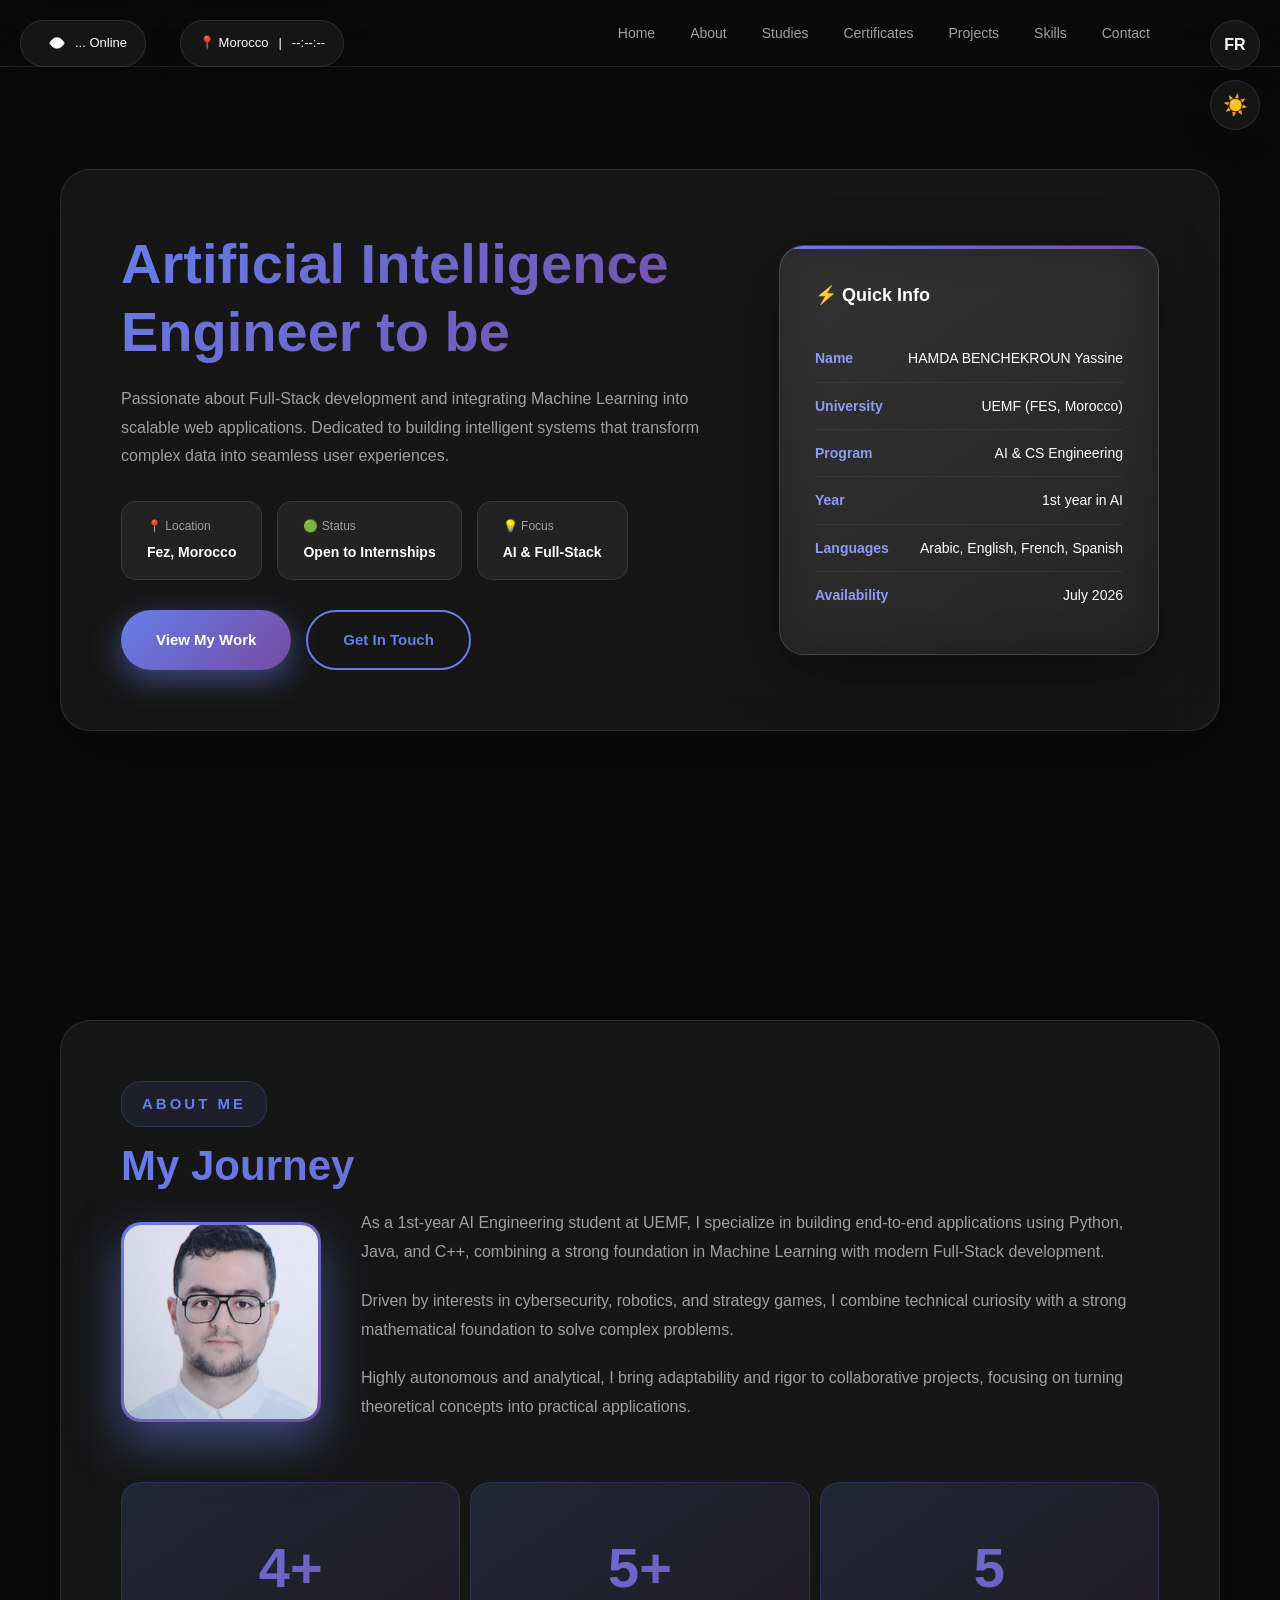
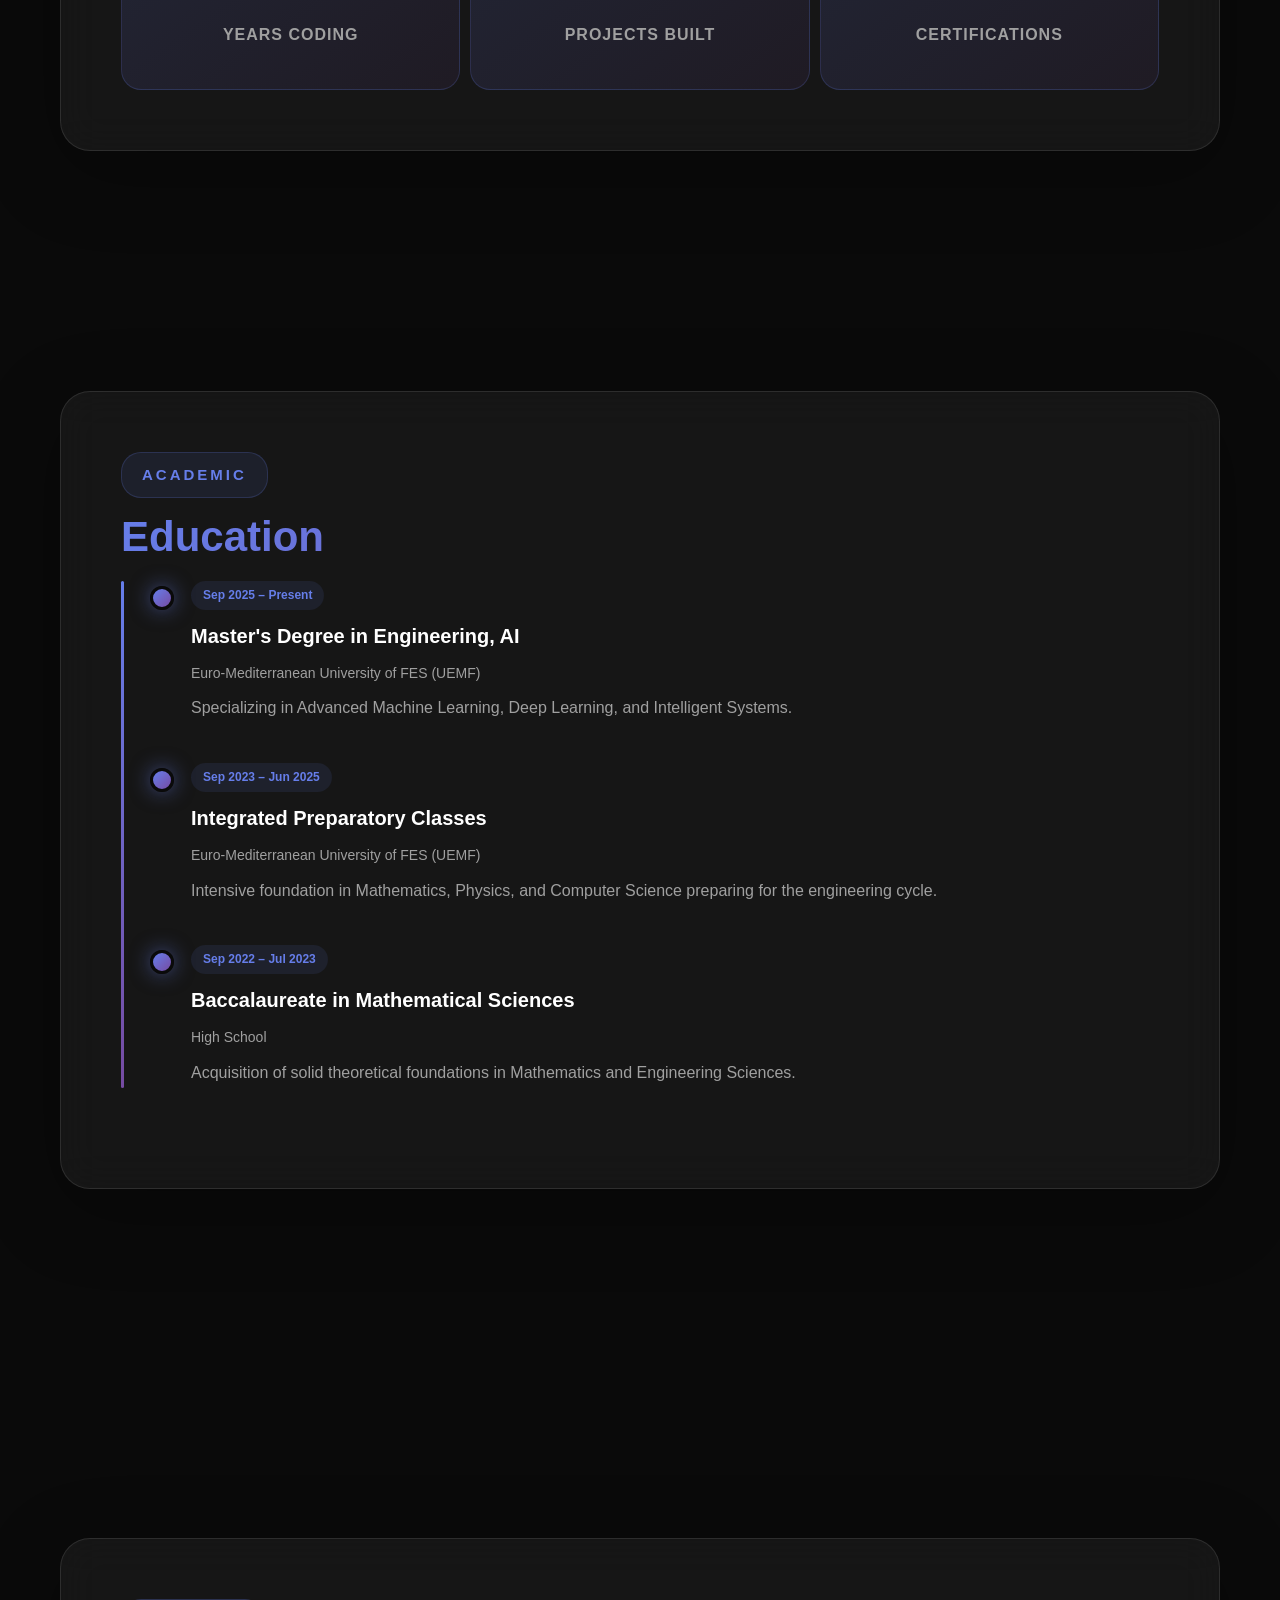
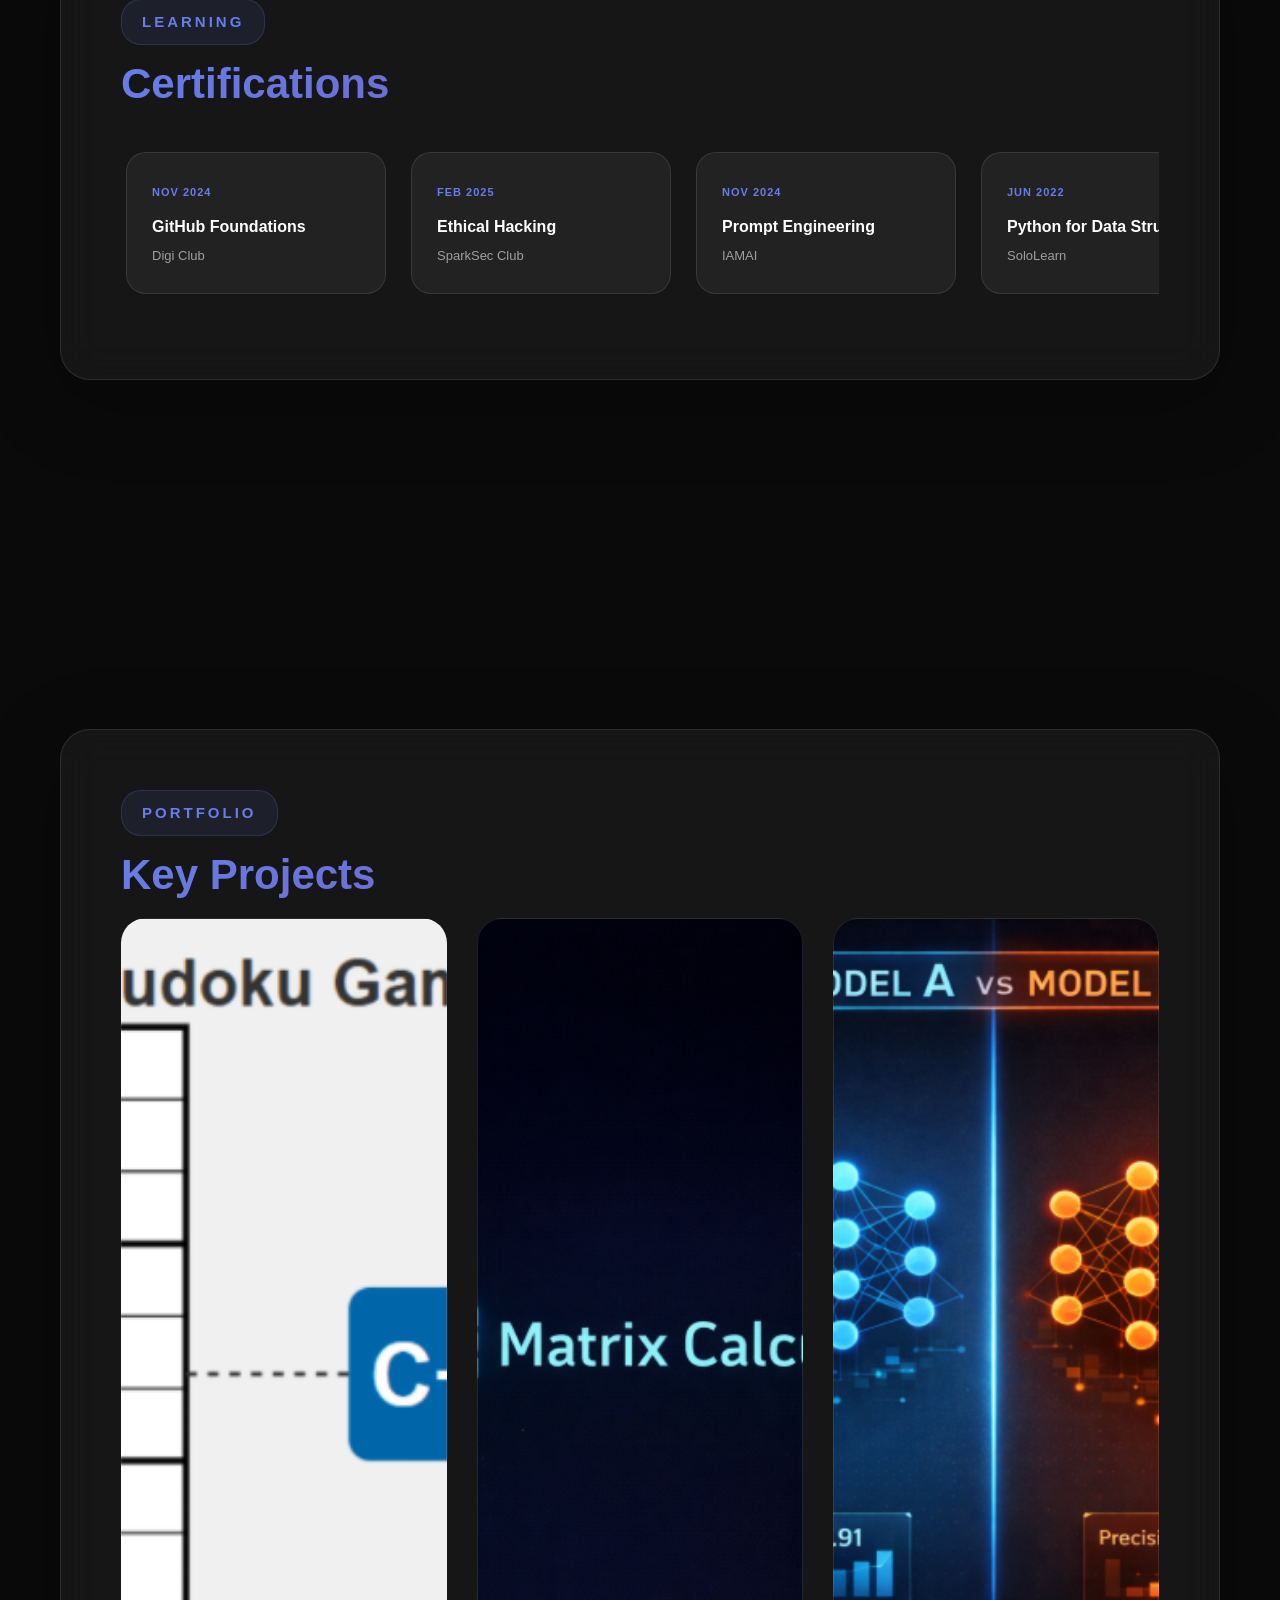
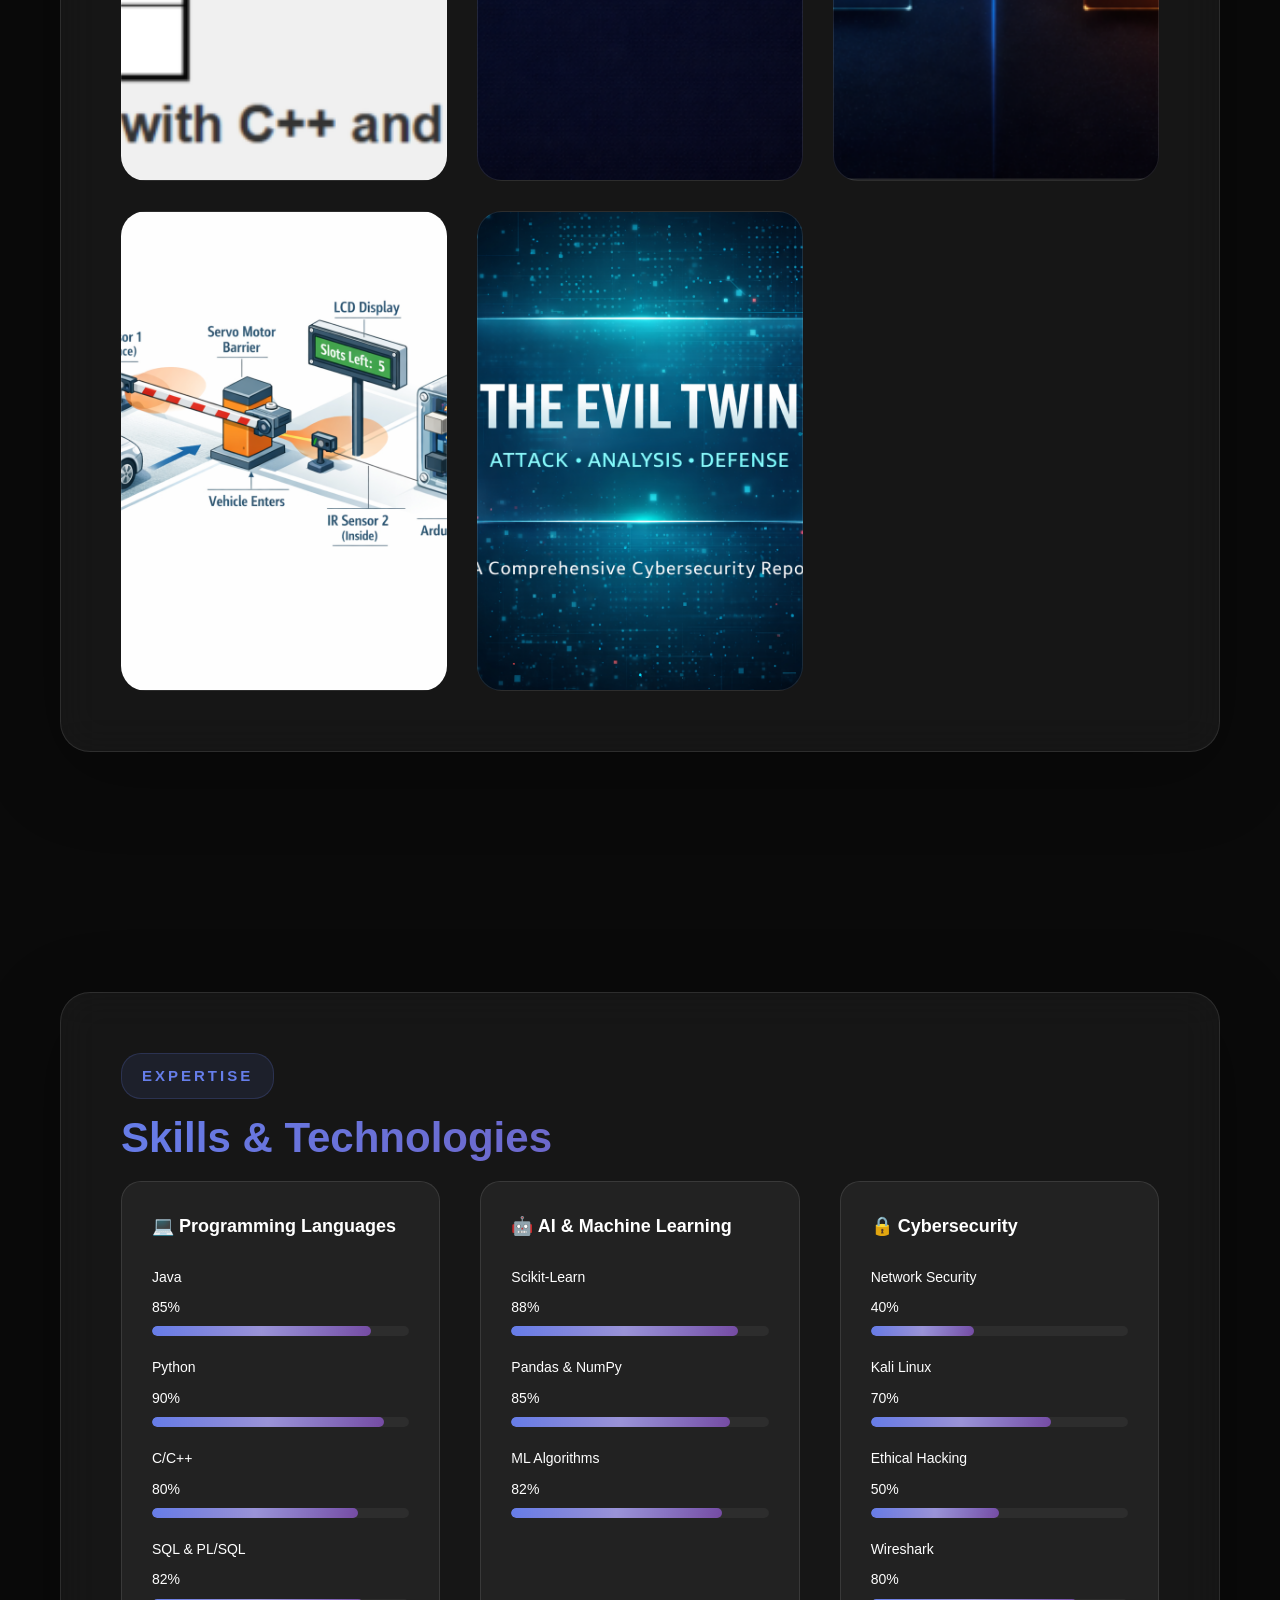
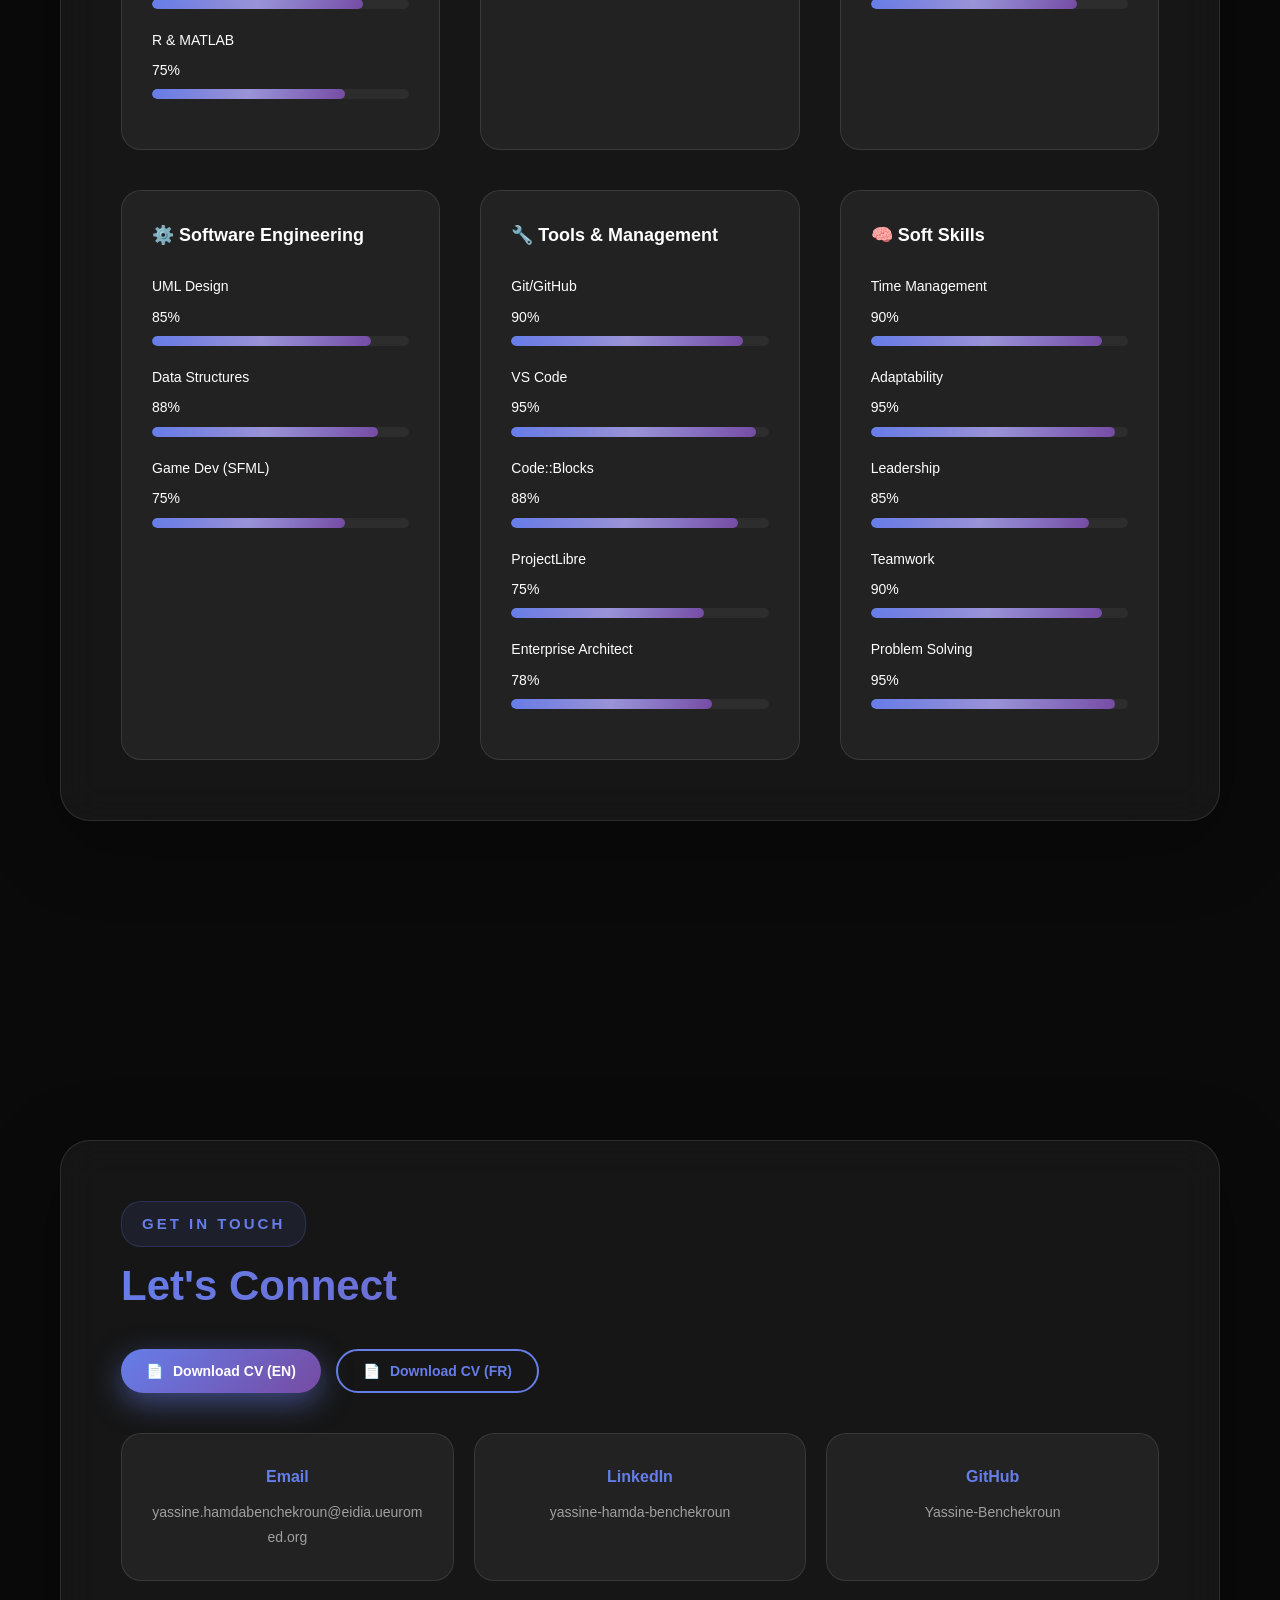
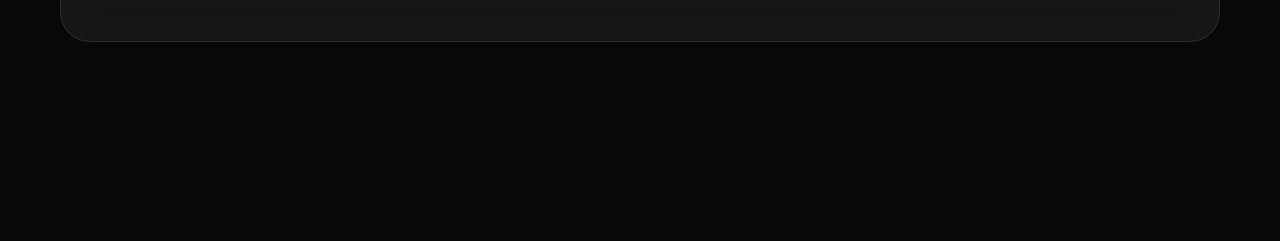
==== index.html @ b140ab6d "Rename HTML to index.html" ====
<!DOCTYPE html>
<html lang="en">

<head>
    <meta charset="UTF-8">
    <meta name="viewport" content="width=device-width, initial-scale=1.0">
    <title>HAMDA BENCHEKROUN Yassine | AI Engineering Portfolio</title>
    <!-- Firebase SDKs -->
    <script src="https://www.gstatic.com/firebasejs/9.22.0/firebase-app-compat.js"></script>
    <script src="https://www.gstatic.com/firebasejs/9.22.0/firebase-auth-compat.js"></script>
    <script src="https://www.gstatic.com/firebasejs/9.22.0/firebase-database-compat.js"></script>
    <!-- Three.js -->
    <script src="https://cdnjs.cloudflare.com/ajax/libs/three.js/r128/three.min.js"></script>
    <link rel="stylesheet" href="portfolio3d.css">
</head>

<body>
    <div id="canvas-container"></div>

    <!-- Live Users Badge (Top Left) -->
    <div class="live-users-badge">
        <span class="live-icon-wrapper">
            <span class="live-indicator"></span>
        </span>
        <svg class="eye-icon" xmlns="http://www.w3.org/2000/svg" viewBox="0 0 24 24">
            <path d="M1 12s4-8 11-8 11 8 11 8-4 8-11 8-11-8-11-8z"></path>
            <circle cx="12" cy="12" r="3"></circle>
        </svg>
        <span><span id="user-count">...</span> <span data-i18n="footer_online">Online</span></span>
    </div>

    <!-- Timezone & Clock -->
    <div class="timezone-badge">
        <span class="location-label">📍 Morocco</span>
        <span class="time-separator">|</span>
        <span id="live-clock">--:--:--</span>
    </div>

    <!-- Language Toggle -->
    <button class="lang-toggle" id="langToggle" aria-label="Toggle Language">
        <span class="lang-text">FR</span>
    </button>

    <!-- Theme Toggle -->
    <button class="theme-toggle" id="themeToggle" aria-label="Toggle Theme">
        <span class="theme-icon sun-icon">☀️</span>
        <span class="theme-icon moon-icon">🌙</span>
    </button>

    <button class="scroll-top-btn" id="scrollTopBtn" aria-label="Scroll to Top">
        <svg class="arrow-icon" xmlns="http://www.w3.org/2000/svg" width="24" height="24" viewBox="0 0 24 24"
            fill="none" stroke="currentColor" stroke-width="2" stroke-linecap="round" stroke-linejoin="round">
            <polyline points="18 15 12 9 6 15"></polyline>
        </svg>
    </button>

    <div class="content">
        <nav>
            <ul class="nav-links">
                <li><a href="#home" data-i18n="nav_home">Home</a></li>
                <li><a href="#about" data-i18n="nav_about">About</a></li>
                <li><a href="#studies" data-i18n="nav_education">Studies</a></li>
                <li><a href="#certificates" data-i18n="nav_certifications">Certificates</a></li>
                <li><a href="#projects" data-i18n="nav_projects">Projects</a></li>
                <li><a href="#skills" data-i18n="nav_skills">Skills</a></li>
                <li><a href="#contact" data-i18n="nav_contact">Contact</a></li>
            </ul>
        </nav>

        <section id="home">
            <div class="section-content hero-section">
                <div class="hero-main">
                    <h1 data-i18n="hero_title">Artificial Intelligence Engineer to be</h1>
                    <p class="hero-subtitle" data-i18n="hero_desc">Passionate about Full-Stack development and
                        integrating Machine Learning into scalable web applications. Dedicated to building intelligent
                        systems that transform complex data into seamless user experiences.</p>

                    <div class="hero-quick-stats">
                        <div class="stat">
                            <span class="stat-label">📍 <span data-i18n="stat_location_label">Location</span></span>
                            <span class="stat-value" data-i18n="stat_location_value">Fez, Morocco</span>
                        </div>
                        <div class="stat">
                            <span class="stat-label">🟢 <span data-i18n="stat_status_label">Status</span></span>
                            <span class="stat-value" data-i18n="stat_status_value">Open to Internships</span>
                        </div>
                        <div class="stat">
                            <span class="stat-label">💡 <span data-i18n="stat_focus_label">Focus</span></span>
                            <span class="stat-value" data-i18n="stat_focus_value">AI & Full-Stack</span>
                        </div>
                    </div>

                    <div class="cta-group">
                        <a href="#projects" class="cta-button" data-i18n="hero_btn_work">View My Work</a>
                        <a href="#contact" class="cta-button secondary" data-i18n="hero_btn_contact">Get In Touch</a>
                    </div>
                </div>

                <div class="recruiter-card">
                    <h3 data-i18n="recruiter_title">⚡ Quick Info</h3>
                    <div class="recruiter-info-item">
                        <span class="recruiter-label" data-i18n="recruiter_name_label">Name</span>
                        <span class="recruiter-value">HAMDA BENCHEKROUN Yassine</span>
                    </div>
                    <div class="recruiter-info-item">
                        <span class="recruiter-label" data-i18n="recruiter_uni_label">University</span>
                        <span class="recruiter-value" data-i18n="recruiter_uni_value">UEMF (FES, Morocco)</span>
                    </div>
                    <div class="recruiter-info-item">
                        <span class="recruiter-label" data-i18n="recruiter_prog_label">Program</span>
                        <span class="recruiter-value" data-i18n="recruiter_prog_value">AI & CS Engineering</span>
                    </div>
                    <div class="recruiter-info-item">
                        <span class="recruiter-label" data-i18n="recruiter_year_label">Year</span>
                        <span class="recruiter-value" data-i18n="recruiter_year_value">1st year in AI</span>
                    </div>
                    <div class="recruiter-info-item">
                        <span class="recruiter-label" data-i18n="recruiter_langs_label">Languages</span>
                        <span class="recruiter-value" data-i18n="recruiter_langs_value">Arabic, English, French,
                            Spanish</span>
                    </div>
                    <div class="recruiter-info-item">
                        <span class="recruiter-label" data-i18n="recruiter_avail_label">Availability</span>
                        <span class="recruiter-value" data-i18n="recruiter_avail_value">July 2026</span>
                    </div>
                </div>
            </div>
        </section>


        <section id="about">
            <div class="section-content">
                <div class="section-tag" data-i18n="section_about">About Me</div>
                <h2 data-i18n="about_header">My Journey</h2>
                <p class="section-subheader" data-i18n="about_subheader"
                    style="color: var(--text-muted); margin-top: -20px; margin-bottom: 30px;"></p>
                <div class="about-grid">
                    <div class="about-image">
                        <img src="images/profile.jpeg" alt="Profile Picture">
                    </div>
                    <div class="about-text">
                        <p data-i18n="about_p1">As a 1st-year AI Engineering student at UEMF, I specialize in building
                            end-to-end applications using Python, Java, and C++, combining a strong foundation in
                            Machine
                            Learning with modern Full-Stack development.</p>
                        <p data-i18n="about_p2">Driven by interests in cybersecurity, robotics, and strategy games, I
                            combine technical curiosity with a strong mathematical foundation to solve complex problems.
                        </p>
                        <p data-i18n="about_p3">Highly autonomous and analytical, I bring adaptability and rigor to
                            collaborative projects, focusing on turning theoretical concepts into practical
                            applications.
                        </p>
                    </div>
                </div>
                <div class="about-stats-container">
                    <div class="about-stat-card">
                        <h4 data-i18n="stat_exp_num">4+</h4>
                        <p data-i18n="stat_exp_label">Years Coding</p>
                    </div>
                    <div class="about-stat-card">
                        <h4 data-i18n="stat_proj_num">5+</h4>
                        <p data-i18n="stat_proj_label">Projects Built</p>
                    </div>
                    <div class="about-stat-card">
                        <h4 data-i18n="stat_happy_num">5</h4>
                        <p data-i18n="stat_happy_label">Certifications</p>
                    </div>
                </div>
            </div>
    </div>
    </section>

    <section id="studies">
        <div class="section-content">
            <div class="section-tag" data-i18n="section_education">Academic</div>
            <h2 data-i18n="education_header">Education</h2>
            <p class="section-subheader" data-i18n="education_subheader"
                style="color: #aaa; margin-top: -20px; margin-bottom: 20px;"></p>
            <div class="timeline">
                <div class="timeline-item">
                    <span class="timeline-date">Sep 2025 – Present</span>
                    <h3 data-i18n="edu_master_degree">Master's Degree in Engineering, AI</h3>
                    <h4 data-i18n="edu_master_uni">Euro-Mediterranean University of FES (UEMF)</h4>
                    <p data-i18n="edu_master_desc">Specializing in Advanced Machine Learning, Deep Learning, and
                        Intelligent Systems.</p>
                </div>
                <div class="timeline-item">
                    <span class="timeline-date">Sep 2023 – Jun 2025</span>
                    <h3 data-i18n="edu_prep_degree">Integrated Preparatory Classes</h3>
                    <h4 data-i18n="edu_prep_uni">Euro-Mediterranean University of FES (UEMF)</h4>
                    <p data-i18n="edu_prep_desc">Intensive foundation in Mathematics, Physics, and Computer Science
                        preparing for the engineering cycle.</p>
                </div>
                <div class="timeline-item">
                    <span class="timeline-date">Sep 2022 – Jul 2023</span>
                    <h3 data-i18n="edu_bac_degree">Baccalaureate in Mathematical Sciences</h3>
                    <h4 data-i18n="edu_bac_uni">High School</h4>
                    <p data-i18n="edu_bac_desc">Acquisition of solid theoretical foundations in Mathematics and
                        Engineering Sciences.</p>
                </div>
            </div>
        </div>
    </section>

    <section id="certificates">
        <div class="section-content">
            <div class="section-tag" data-i18n="section_certs">Learning</div>
            <h2 data-i18n="certs_header">Certifications</h2>
            <p class="section-subheader" data-i18n="certs_subheader"
                style="color: #aaa; margin-top: -20px; margin-bottom: 20px;"></p>
            <div class="horizontal-timeline" id="cert-timeline">
                <div class="cert-item" data-cert="github-foundations">
                    <span class="cert-date">Nov 2024</span>
                    <h3>GitHub Foundations</h3>
                    <p>Digi Club</p>
                </div>
                <div class="cert-item" data-cert="ethical-hacking">
                    <span class="cert-date">Feb 2025</span>
                    <h3>Ethical Hacking</h3>
                    <p>SparkSec Club</p>
                </div>
                <div class="cert-item" data-cert="prompt-engineering">
                    <span class="cert-date">Nov 2024</span>
                    <h3>Prompt Engineering</h3>
                    <p>IAMAI</p>
                </div>
                <div class="cert-item" data-cert="python-ds">
                    <span class="cert-date">Jun 2022</span>
                    <h3>Python for Data Structures</h3>
                    <p>SoloLearn</p>
                </div>
                <div class="cert-item" data-cert="python-beginners">
                    <span class="cert-date">Feb 2022</span>
                    <h3>Python for Beginners</h3>
                    <p>SoloLearn</p>
                </div>
            </div>
        </div>
    </section>

    <!-- Project Modal -->
    <div id="project-modal" class="modal">
        <div class="modal-content project-modal-content">
            <span class="close-modal">&times;</span>
            <div class="modal-body project-modal-body two-column">
                <!-- Left Side: Gallery -->
                <div class="modal-gallery-side">
                    <div class="modal-main-image">
                        <img id="project-modal-img" src="" alt="Project Preview">
                        <video id="project-modal-video" controls style="display: none;"></video>
                    </div>
                    <div id="project-modal-grid" class="screenshot-grid"></div>
                    <div id="project-modal-github" class="project-modal-github"></div>
                </div>
                <!-- Right Side: Info -->
                <div class="modal-info-side">
                    <h2 id="project-modal-title"></h2>
                    <div id="project-modal-desc"></div>
                    <div id="project-modal-tags" class="project-tags"></div>
                </div>
            </div>
        </div>
    </div>

    <!-- Certification Modal -->
    <div id="cert-modal" class="modal">
        <div class="modal-content">
            <span class="close-modal">&times;</span>
            <div class="modal-body">
                <div class="modal-image-container">
                    <img id="modal-img" src="" alt="Certification">
                </div>
                <div class="modal-info">
                    <h2 id="modal-title"></h2>
                    <h4 id="modal-subtitle"></h4>
                    <p id="modal-desc"></p>
                    <ul id="modal-learnings"></ul>
                </div>
            </div>
        </div>
    </div>

    <section id="projects">
        <div class="section-content">
            <div class="section-tag" data-i18n="section_portfolio">Portfolio</div>
            <h2 data-i18n="projects_header">Key Projects</h2>
            <p class="section-subheader" data-i18n="projects_subheader"
                style="color: #aaa; margin-top: -20px; margin-bottom: 20px;"></p>
            <div class="grid">
                <div class="project-card" data-project="sudoku"
                    style="background-image: url('images/Projects-Screenshot/sudoku/main_page.png')">
                    <div class="project-card-overlay"></div>
                    <div class="project-card-content">
                        <h3 data-i18n="proj_sudoku_title">Sudoku Game </h3>
                        <p data-i18n="proj_sudoku_desc">This Sudoku game is a desktop application designed with a strong
                            focus on core game logic, usability, and extensible architecture. It supports multiple
                            difficulty levels with an adaptive hint system and visual assistance features to guide
                            gameplay without reducing challenge. The game includes advanced interaction mechanisms such
                            as pencil mode, undo/redo, and full progress persistence through a save/load system,
                            allowing players to resume sessions at any time. A custom puzzle generator ensures unique,
                            valid boards for each playthrough. Additional features such as bilingual support, dark/light
                            themes, and audio feedback contribute to a polished user experience. The architecture is
                            built to accommodate future extensions, with a coin-based progression system and settings
                            panel currently planned for final integration.</p>

                    </div>
                </div>

                <div class="project-card" data-project="matrix"
                    style="background-image: url('images/Projects-Screenshot/Matrix_gui/main_page.png')">
                    <div class="project-card-overlay"></div>
                    <div class="project-card-content">
                        <h3 data-i18n="proj_2_title">Linear Algebra Matrix Library</h3>
                        <p data-i18n="proj_2_desc">Implemented a mathematical library manually without using NumPy.</p>
                    </div>
                </div>

                <div class="project-card" data-project="ml"
                    style="background-image: url('images/Projects-Screenshot/ml_comparaison/main_page.png')">
                    <div class="project-card-overlay"></div>
                    <div class="project-card-content">
                        <h3 data-i18n="proj_3_title">Classification Models Analysis</h3>
                        <p data-i18n="proj_3_desc">Performance comparison of various ML models using clinical datasets.
                        </p>
                    </div>
                </div>

                <div class="project-card" data-project="parking"
                    style="background-image: url('images/Projects-Screenshot/parking/main_page.png')">
                    <div class="project-card-overlay"></div>
                    <div class="project-card-content">
                        <h3 data-i18n="proj_4_title">Smart Parking System</h3>
                        <p data-i18n="proj_4_desc">An Arduino-based parking management system using dual IR sensors for
                            accurate vehicle detection, servo-controlled barrier, and LCD display for real-time slot
                            tracking.</p>
                    </div>
                </div>

                <div class="project-card" data-project="evil_twin"
                    style="background-image: url('images/Projects-Screenshot/evil_twin/main_page.png')">
                    <div class="project-card-overlay"></div>
                    <div class="project-card-content">
                        <h3 data-i18n="proj_5_title">Evil Twin Attack Demo</h3>
                        <p data-i18n="proj_5_desc">A cybersecurity demonstration of Man-in-the-Middle attacks using
                            rogue WiFi access points to intercept network traffic and analyze security vulnerabilities.
                        </p>
                    </div>
                </div>
            </div>
        </div>
    </section>

    <section id="skills">
        <div class="section-content">
            <div class="section-tag" data-i18n="section_expertise">Expertise</div>
            <h2 data-i18n="skills_header">Skills & Technologies</h2>
            <p class="section-subheader" data-i18n="skills_subheader"
                style="color: #aaa; margin-top: -20px; margin-bottom: 20px;"></p>
            <div class="skills-wrapper">
                <div class="skill-category">
                    <h3 data-i18n="cat_programming">💻 Programming Languages</h3>
                    <div class="skill-progress-item"><span>Java</span><span>85%</span>
                        <div class="progress-bar">
                            <div class="progress" style="width: 85%"></div>
                        </div>
                    </div>
                    <div class="skill-progress-item"><span>Python</span><span>90%</span>
                        <div class="progress-bar">
                            <div class="progress" style="width: 90%"></div>
                        </div>
                    </div>
                    <div class="skill-progress-item"><span>C/C++</span><span>80%</span>
                        <div class="progress-bar">
                            <div class="progress" style="width: 80%"></div>
                        </div>
                    </div>
                    <div class="skill-progress-item"><span>SQL & PL/SQL</span><span>82%</span>
                        <div class="progress-bar">
                            <div class="progress" style="width: 82%"></div>
                        </div>
                    </div>
                    <div class="skill-progress-item"><span>R & MATLAB</span><span>75%</span>
                        <div class="progress-bar">
                            <div class="progress" style="width: 75%"></div>
                        </div>
                    </div>
                </div>

                <div class="skill-category">
                    <h3 data-i18n="cat_ai">🤖 AI & Machine Learning</h3>
                    <div class="skill-progress-item"><span>Scikit-Learn</span><span>88%</span>
                        <div class="progress-bar">
                            <div class="progress" style="width: 88%"></div>
                        </div>
                    </div>
                    <div class="skill-progress-item"><span>Pandas & NumPy</span><span>85%</span>
                        <div class="progress-bar">
                            <div class="progress" style="width: 85%"></div>
                        </div>
                    </div>
                    <div class="skill-progress-item"><span>ML Algorithms</span><span>82%</span>
                        <div class="progress-bar">
                            <div class="progress" style="width: 82%"></div>
                        </div>
                    </div>
                </div>

                <div class="skill-category">
                    <h3 data-i18n="cat_cybersecurity">🔒 Cybersecurity</h3>
                    <div class="skill-progress-item"><span>Network Security</span><span>40%</span>
                        <div class="progress-bar">
                            <div class="progress" style="width: 40%"></div>
                        </div>
                    </div>
                    <div class="skill-progress-item"><span>Kali Linux</span><span>70%</span>
                        <div class="progress-bar">
                            <div class="progress" style="width: 70%"></div>
                        </div>
                    </div>
                    <div class="skill-progress-item"><span>Ethical Hacking</span><span>50%</span>
                        <div class="progress-bar">
                            <div class="progress" style="width: 50%"></div>
                        </div>
                    </div>
                    <div class="skill-progress-item"><span>Wireshark</span><span>80%</span>
                        <div class="progress-bar">
                            <div class="progress" style="width: 80%"></div>
                        </div>
                    </div>
                </div>

                <div class="skill-category">
                    <h3 data-i18n="cat_software">⚙️ Software Engineering</h3>
                    <div class="skill-progress-item"><span>UML Design</span><span>85%</span>
                        <div class="progress-bar">
                            <div class="progress" style="width: 85%"></div>
                        </div>
                    </div>
                    <div class="skill-progress-item"><span>Data Structures</span><span>88%</span>
                        <div class="progress-bar">
                            <div class="progress" style="width: 88%"></div>
                        </div>
                    </div>
                    <div class="skill-progress-item"><span>Game Dev (SFML)</span><span>75%</span>
                        <div class="progress-bar">
                            <div class="progress" style="width: 75%"></div>
                        </div>
                    </div>
                </div>

                <div class="skill-category">
                    <h3 data-i18n="cat_tools">🔧 Tools & Management</h3>
                    <div class="skill-progress-item"><span>Git/GitHub</span><span>90%</span>
                        <div class="progress-bar">
                            <div class="progress" style="width: 90%"></div>
                        </div>
                    </div>
                    <div class="skill-progress-item"><span>VS Code</span><span>95%</span>
                        <div class="progress-bar">
                            <div class="progress" style="width: 95%"></div>
                        </div>
                    </div>
                    <div class="skill-progress-item"><span>Code::Blocks</span><span>88%</span>
                        <div class="progress-bar">
                            <div class="progress" style="width: 88%"></div>
                        </div>
                    </div>
                    <div class="skill-progress-item"><span>ProjectLibre</span><span>75%</span>
                        <div class="progress-bar">
                            <div class="progress" style="width: 75%"></div>
                        </div>
                    </div>
                    <div class="skill-progress-item"><span>Enterprise Architect</span><span>78%</span>
                        <div class="progress-bar">
                            <div class="progress" style="width: 78%"></div>
                        </div>
                    </div>
                </div>

                <div class="skill-category">
                    <h3 data-i18n="cat_soft_skills">🧠 Soft Skills</h3>
                    <div class="skill-progress-item"><span data-i18n="skill_time">Time Management</span><span>90%</span>
                        <div class="progress-bar">
                            <div class="progress" style="width: 90%"></div>
                        </div>
                    </div>
                    <div class="skill-progress-item"><span data-i18n="skill_adapt">Adaptability</span><span>95%</span>
                        <div class="progress-bar">
                            <div class="progress" style="width: 95%"></div>
                        </div>
                    </div>
                    <div class="skill-progress-item"><span data-i18n="skill_lead">Leadership</span><span>85%</span>
                        <div class="progress-bar">
                            <div class="progress" style="width: 85%"></div>
                        </div>
                    </div>
                    <div class="skill-progress-item"><span data-i18n="skill_team">Teamwork</span><span>90%</span>
                        <div class="progress-bar">
                            <div class="progress" style="width: 90%"></div>
                        </div>
                    </div>
                    <div class="skill-progress-item"><span data-i18n="skill_problem">Problem
                            Solving</span><span>95%</span>
                        <div class="progress-bar">
                            <div class="progress" style="width: 95%"></div>
                        </div>
                    </div>
                </div>
            </div>
        </div>
    </section>

    <section id="contact">
        <div class="section-content">
            <div class="section-tag" data-i18n="section_contact">Get In Touch</div>
            <h2 data-i18n="contact_header">Let's Connect</h2>
            <p style="color: #ccc; margin-bottom: 30px;" data-i18n="contact_internship"></p>

            <div class="cv-downloads" style="margin-bottom: 40px;">
                <button onclick="window.downloadCV('en')" class="cta-button mini">
                    📄 <span data-i18n="cv_en">Download CV (EN)</span>
                </button>
                <button onclick="window.downloadCV('fr')" class="cta-button mini secondary">
                    📄 <span data-i18n="cv_fr">Download CV (FR)</span>
                </button>
            </div>

            <div class="contact-grid">
                <a href="mailto:yassine.hamdabenchekroun@eidia.ueuromed.org" class="contact-card">
                    <h4 data-i18n="contact_email">Email</h4>
                    <p>yassine.hamdabenchekroun@eidia.ueuromed.org</p>
                </a>
                <a href="https://www.linkedin.com/in/yassine-hamda-benchekroun-432b55298/" class="contact-card"
                    target="_blank" rel="noopener noreferrer">
                    <h4>LinkedIn</h4>
                    <p>yassine-hamda-benchekroun</p>
                </a>
                <a href="https://github.com/Yassine-Benchekroun" class="contact-card" target="_blank"
                    rel="noopener noreferrer">
                    <h4>GitHub</h4>
                    <p>Yassine-Benchekroun</p>
                </a>
            </div>
        </div>
    </section>
    </div>

    <!-- Lightbox Modal -->
    <div id="lightbox-modal" class="lightbox-modal">
        <span class="lightbox-close">&times;</span>
        <div class="lightbox-content-wrapper">
            <button class="lightbox-nav prev" id="lightbox-prev">&#10094;</button>
            <div class="lightbox-image-container">
                <img id="lightbox-img" src="" alt="Full Screen Preview">
            </div>
            <button class="lightbox-nav next" id="lightbox-next">&#10095;</button>
        </div>
        <div class="lightbox-controls">
        </div>
    </div>

    <script src="portfolio3d.js"></script>
</body>

</html>
---- portfolio3d.css ----
/* ============================================
   V2 PORTFOLIO - ENHANCED PREMIUM DESIGN
   ============================================ */

/* --- CSS Variables & Theme --- */
:root {
    --primary: #667eea;
    --primary-light: #8b9cf7;
    --secondary: #764ba2;
    --accent: #f093fb;
    --bg-dark: #0a0a0a;
    --bg-dark-lighter: #121218;
    --text-white: #ffffff;
    --text-muted: #a0a0a0;
    --glass-bg: rgba(255, 255, 255, 0.05);
    --glass-bg-hover: rgba(255, 255, 255, 0.1);
    --glass-border: rgba(255, 255, 255, 0.1);
    --glow-primary: rgba(102, 126, 234, 0.5);
    --gradient-primary: linear-gradient(135deg, #667eea 0%, #764ba2 100%);
    --gradient-accent: linear-gradient(135deg, #f093fb 0%, #f5576c 100%);
    --nav-bg: rgba(10, 10, 10, 0.7);
    --nav-bg-scrolled: rgba(10, 10, 10, 0.95);
}


[data-theme="light"] {
    --bg-dark: #f8f9fc;
    --bg-dark-lighter: #ffffff;
    --text-white: #1a1a2e;
    --text-muted: #666666;
    --glass-bg: rgba(0, 0, 0, 0.03);
    --glass-bg-hover: rgba(0, 0, 0, 0.08);
    --glass-border: rgba(0, 0, 0, 0.08);
    --glow-primary: rgba(102, 126, 234, 0.3);
    --nav-bg: rgba(248, 249, 252, 0.8);
    --nav-bg-scrolled: rgba(248, 249, 252, 0.95);
}


/* --- Base Styles --- */
* {
    margin: 0;
    padding: 0;
    box-sizing: border-box;
}

html {
    scroll-behavior: smooth;
}

body {
    font-family: 'Inter', 'Segoe UI', Tahoma, Geneva, Verdana, sans-serif;
    background: var(--bg-dark);
    color: var(--text-white);
    overflow-x: hidden;
    transition: background 0.4s ease, color 0.4s ease;
    line-height: 1.6;
}

/* --- Canvas Container --- */
#canvas-container {
    position: fixed;
    top: 0;
    left: 0;
    width: 100%;
    height: 100%;
    z-index: 0;
}

.content {
    position: relative;
    z-index: 1;
}

/* --- Navigation --- */
nav {
    position: fixed;
    top: 0;
    width: 100%;
    padding: 20px 130px 20px 60px;
    display: flex;
    justify-content: flex-end;
    align-items: center;
    background: var(--nav-bg);
    backdrop-filter: blur(20px);
    -webkit-backdrop-filter: blur(20px);
    z-index: 100;
    border-bottom: 1px solid var(--glass-border);
    transition: all 0.3s ease;
}

nav.scrolled {
    padding: 15px 130px 15px 60px;
    background: var(--nav-bg-scrolled);
    box-shadow: 0 4px 30px rgba(0, 0, 0, 0.15);
}





.nav-links {
    display: flex;
    gap: 35px;
    list-style: none;
}

.nav-links a {
    color: var(--text-muted);
    text-decoration: none;
    font-size: 14px;
    font-weight: 500;
    transition: all 0.3s ease;
    position: relative;
    padding: 5px 0;
}

.nav-links a:hover {
    color: var(--text-white);
}

.nav-links a::after {
    content: '';
    position: absolute;
    bottom: 0;
    left: 0;
    width: 0;
    height: 2px;
    background: var(--gradient-primary);
    transition: width 0.3s ease;
    border-radius: 2px;
}

.nav-links a:hover::after {
    width: 100%;
}

/* --- Fixed Badges --- */
.live-users-badge,
.timezone-badge {
    position: fixed;
    z-index: 1000;
    background: var(--glass-bg);
    backdrop-filter: blur(15px);
    -webkit-backdrop-filter: blur(15px);
    border: 1px solid var(--glass-border);
    padding: 12px 18px;
    border-radius: 50px;
    display: flex;
    align-items: center;
    gap: 10px;
    font-size: 13px;
    font-weight: 500;
    box-shadow: 0 8px 32px rgba(0, 0, 0, 0.2);
    transition: all 0.3s ease;
}

.live-users-badge:hover,
.timezone-badge:hover {
    background: var(--glass-bg-hover);
    transform: translateY(-2px);
}

.live-users-badge {
    top: 20px;
    left: 20px;
}

.timezone-badge {
    top: 20px;
    left: 180px;
}

.live-indicator {
    width: 10px;
    height: 10px;
    background: #4ade80;
    border-radius: 50%;
    box-shadow: 0 0 15px #4ade80, 0 0 30px rgba(74, 222, 128, 0.3);
    animation: pulse 2s ease-in-out infinite;
}

@keyframes pulse {

    0%,
    100% {
        transform: scale(1);
        opacity: 1;
    }

    50% {
        transform: scale(1.4);
        opacity: 0.6;
    }
}

.eye-icon {
    width: 16px;
    height: 16px;
    fill: var(--text-white);
    stroke: var(--text-white);
}

/* --- Toggle Buttons --- */
.lang-toggle,
.theme-toggle {
    position: fixed;
    right: 20px;
    z-index: 1000;
    width: 50px;
    height: 50px;
    border-radius: 50%;
    background: var(--glass-bg);
    backdrop-filter: blur(15px);
    -webkit-backdrop-filter: blur(15px);
    border: 1px solid var(--glass-border);
    cursor: pointer;
    display: flex;
    align-items: center;
    justify-content: center;
    color: var(--text-white);
    font-size: 16px;
    font-weight: 600;
    transition: all 0.3s ease;
    box-shadow: 0 8px 32px rgba(0, 0, 0, 0.2);
}

.lang-toggle {
    top: 20px;
}

.theme-toggle {
    top: 80px;
}

.lang-toggle:hover,
.theme-toggle:hover {
    transform: scale(1.1) rotate(5deg);
    background: var(--gradient-primary);
    border-color: transparent;
    box-shadow: 0 8px 32px var(--glow-primary);
}

/* Theme Icon Visibility - Show sun in dark mode, moon in light mode */
.theme-icon {
    font-size: 20px;
    position: absolute;
    transition: opacity 0.3s ease, transform 0.3s ease;
}

/* Dark mode (default): Show sun icon, hide moon */
.sun-icon {
    opacity: 1;
}

.moon-icon {
    opacity: 0;
}

/* Light mode: Show moon icon, hide sun */
[data-theme="light"] .sun-icon {
    opacity: 0;
}

[data-theme="light"] .moon-icon {
    opacity: 1;
}

/* --- Sections --- */
section {
    min-height: 100vh;
    padding: 120px 60px;
    display: flex;
    align-items: center;
    justify-content: center;
}

.section-content {
    max-width: 1200px;
    width: 100%;
    background: var(--glass-bg);
    backdrop-filter: blur(20px);
    -webkit-backdrop-filter: blur(20px);
    border: 1px solid var(--glass-border);
    border-radius: 30px;
    padding: 60px;
    animation: fadeInUp 0.8s ease;
    box-shadow: 0 20px 80px rgba(0, 0, 0, 0.3);
}

@keyframes fadeInUp {
    from {
        opacity: 0;
        transform: translateY(40px);
    }

    to {
        opacity: 1;
        transform: translateY(0);
    }
}

.section-tag {
    display: inline-block;
    color: var(--primary);
    text-transform: uppercase;
    letter-spacing: 3px;
    font-weight: 700;
    font-size: 15px;
    /* Increased from 12px */
    margin-bottom: 5px;
    /* Reduced from 15px */
    padding: 10px 20px;
    /* Adjusted padding */
    background: rgba(102, 126, 234, 0.1);
    border-radius: 20px;
    border: 1px solid rgba(102, 126, 234, 0.2);
}

h1 {
    font-size: 56px;
    font-weight: 800;
    margin-bottom: 20px;
    background: var(--gradient-primary);
    -webkit-background-clip: text;
    background-clip: text;
    -webkit-text-fill-color: transparent;
    line-height: 1.2;
}

h2 {
    font-size: 42px;
    font-weight: 700;
    margin-bottom: 30px;
    background: var(--gradient-primary);
    -webkit-background-clip: text;
    background-clip: text;
    -webkit-text-fill-color: transparent;
}

h3 {
    font-size: 20px;
    font-weight: 600;
    color: var(--text-white);
    margin-bottom: 10px;
}

p {
    color: var(--text-muted);
    line-height: 1.8;
    font-size: 16px;
}

/* --- Hero Section --- */
.hero-section {
    display: flex;
    flex-wrap: wrap;
    align-items: center;
    justify-content: space-between;
    gap: 50px;
    text-align: left;
}

.hero-main {
    flex: 1;
    min-width: 320px;
}

.hero-section>p {
    font-size: 20px;
    color: var(--text-muted);
    margin-bottom: 30px;
}

.hero-quick-stats {
    display: flex;
    flex-wrap: wrap;
    gap: 15px;
    margin: 30px 0;
}

.stat {
    background: var(--glass-bg);
    border: 1px solid var(--glass-border);
    padding: 15px 25px;
    border-radius: 15px;
    font-size: 14px;
    transition: all 0.3s ease;
}

.stat:hover {
    background: var(--glass-bg-hover);
    transform: translateY(-3px);
    border-color: var(--primary);
}

.stat-label {
    display: block;
    font-size: 12px;
    color: var(--text-muted);
    margin-bottom: 5px;
}

.stat-value {
    font-weight: 600;
    color: var(--text-white);
}

/* --- Recruiter Card --- */
.recruiter-card {
    flex: 0 0 380px;
    background: linear-gradient(145deg, rgba(255, 255, 255, 0.08), rgba(255, 255, 255, 0.02));
    backdrop-filter: blur(25px);
    -webkit-backdrop-filter: blur(25px);
    border: 1px solid rgba(255, 255, 255, 0.15);
    border-radius: 25px;
    padding: 35px;
    box-shadow:
        0 20px 60px rgba(0, 0, 0, 0.4),
        inset 0 1px 0 rgba(255, 255, 255, 0.1);
    position: relative;
    overflow: hidden;
}

.recruiter-card::before {
    content: '';
    position: absolute;
    top: 0;
    left: 0;
    right: 0;
    height: 3px;
    background: var(--gradient-primary);
}

.recruiter-card h3 {
    font-size: 18px;
    margin-bottom: 25px;
    color: var(--text-white);
}

.recruiter-info-item {
    display: flex;
    justify-content: space-between;
    align-items: center;
    padding: 12px 0;
    border-bottom: 1px solid rgba(255, 255, 255, 0.05);
    font-size: 14px;
}

.recruiter-info-item:last-child {
    border-bottom: none;
}

.recruiter-label {
    color: var(--primary-light);
    font-weight: 600;
}

.recruiter-value {
    color: var(--text-white);
    text-align: right;
}

/* --- CTA Buttons --- */
.cta-group {
    display: flex;
    flex-wrap: wrap;
    gap: 15px;
    margin-top: 30px;
}

.cta-button {
    display: inline-flex;
    align-items: center;
    gap: 10px;
    padding: 16px 35px;
    background: var(--gradient-primary);
    color: #fff;
    text-decoration: none;
    border-radius: 50px;
    font-weight: 600;
    font-size: 15px;
    border: none;
    cursor: pointer;
    transition: all 0.3s ease;
    box-shadow: 0 10px 30px var(--glow-primary);
}

.cta-button:hover {
    transform: translateY(-4px);
    box-shadow: 0 15px 40px var(--glow-primary);
}

.cta-button.secondary {
    background: transparent;
    border: 2px solid var(--primary);
    box-shadow: none;
}

.cta-button.secondary:hover {
    background: var(--glass-bg-hover);
    box-shadow: 0 10px 30px var(--glow-primary);
}

.cta-button.mini {
    padding: 12px 25px;
    font-size: 14px;
}

/* --- About Section --- */
.about-grid {
    display: grid;
    grid-template-columns: auto 1fr;
    gap: 40px;
    align-items: center;
}

.about-image {
    position: relative;
}

.about-image img {
    width: 200px;
    height: 200px;
    object-fit: cover;
    border-radius: 20px;
    border: 3px solid transparent;
    background: linear-gradient(var(--bg-dark), var(--bg-dark)) padding-box,
        var(--gradient-primary) border-box;
    box-shadow: 0 20px 50px var(--glow-primary);
}

.about-text p {
    margin-bottom: 20px;
}

.about-stats-container {
    display: flex;
    flex-direction: row;
    justify-content: center;
    gap: 10px;
    /* Minimized space */
    margin-top: 40px;
    grid-column: 1 / -1;
}

.about-stat-card {
    flex: 1;
    /* Makes them equal and fills space */
    background: linear-gradient(145deg, rgba(102, 126, 234, 0.15), rgba(118, 75, 162, 0.1));
    padding: 40px 20px;
    /* Increased size */
    border-radius: 20px;
    text-align: center;
    border: 1px solid rgba(102, 126, 234, 0.2);
    transition: all 0.3s ease;
}

.about-stat-card:hover {
    transform: translateY(-5px);
    box-shadow: 0 15px 40px var(--glow-primary);
}

.about-stat-card h4 {
    font-size: 56px;
    /* Increased size */
    font-weight: 800;
    background: var(--gradient-primary);
    -webkit-background-clip: text;
    background-clip: text;
    -webkit-text-fill-color: transparent;
    margin-bottom: 8px;
}

.about-stat-card p {
    font-size: 16px;
    /* Increased size */
    color: var(--text-muted);
    font-weight: 600;
    text-transform: uppercase;
    letter-spacing: 1px;
}

/* --- Timeline --- */
.timeline {
    position: relative;
    padding-left: 40px;
    margin-top: 30px;
}

.timeline::before {
    content: '';
    position: absolute;
    left: 0;
    top: 0;
    bottom: 0;
    width: 3px;
    background: var(--gradient-primary);
    border-radius: 3px;
}

.timeline-item {
    position: relative;
    margin-bottom: 40px;
    padding-left: 30px;
}

.timeline-item::before {
    content: '';
    position: absolute;
    left: -11px;
    top: 5px;
    width: 18px;
    height: 18px;
    border-radius: 50%;
    background: var(--gradient-primary);
    border: 3px solid var(--bg-dark);
    box-shadow: 0 0 20px var(--glow-primary);
}

.timeline-date {
    display: inline-block;
    font-size: 12px;
    color: var(--primary);
    font-weight: 600;
    background: rgba(102, 126, 234, 0.1);
    padding: 5px 12px;
    border-radius: 20px;
    margin-bottom: 10px;
}

.timeline-item h4 {
    font-size: 14px;
    color: var(--text-muted);
    font-weight: 500;
    margin-bottom: 10px;
}

/* --- Certifications Timeline --- */
.horizontal-timeline {
    display: flex;
    overflow-x: auto;
    gap: 25px;
    padding: 25px 5px;
    scrollbar-width: thin;
    scrollbar-color: var(--primary) transparent;
}

.horizontal-timeline::-webkit-scrollbar {
    height: 6px;
}

.horizontal-timeline::-webkit-scrollbar-track {
    background: var(--glass-bg);
    border-radius: 3px;
}

.horizontal-timeline::-webkit-scrollbar-thumb {
    background: var(--gradient-primary);
    border-radius: 3px;
}

.cert-item {
    flex: 0 0 260px;
    background: var(--glass-bg);
    border: 1px solid var(--glass-border);
    padding: 25px;
    border-radius: 20px;
    cursor: pointer;
    transition: all 0.4s ease;
    position: relative;
    overflow: hidden;
}

.cert-item::before {
    content: '';
    position: absolute;
    top: 0;
    left: 0;
    right: 0;
    height: 3px;
    background: var(--gradient-primary);
    transform: scaleX(0);
    transition: transform 0.3s ease;
}

.cert-item:hover::before {
    transform: scaleX(1);
}

.cert-item:hover {
    transform: translateY(-10px);
    background: var(--glass-bg-hover);
    border-color: var(--primary);
    box-shadow: 0 20px 50px var(--glow-primary);
}

.cert-date {
    font-size: 11px;
    color: var(--primary);
    font-weight: 700;
    text-transform: uppercase;
    letter-spacing: 1px;
}

.cert-item h3 {
    font-size: 16px;
    margin: 10px 0 5px;
}

.cert-item p {
    font-size: 13px;
}

/* --- Projects Grid --- */
.grid {
    display: grid;
    grid-template-columns: repeat(auto-fit, minmax(320px, 1fr));
    gap: 30px;
    margin-top: 30px;
}

.project-card {
    background-color: transparent;
    border: 1px solid var(--glass-border);
    border-radius: 25px;
    padding: 35px;
    min-height: 480px;
    background-size: cover;
    background-position: center;
    background-repeat: no-repeat;
    transition: all 0.4s ease;
    position: relative;
    overflow: hidden;
    display: flex;
    flex-direction: column;
    cursor: pointer;
}

.project-card::before {
    content: '';
    position: absolute;
    top: -50%;
    left: -50%;
    width: 200%;
    height: 200%;
    background: radial-gradient(circle, rgba(102, 126, 234, 0.1) 0%, transparent 60%);
    opacity: 0;
    transition: opacity 0.4s ease;
}

.project-card:hover::before {
    opacity: 1;
}

.project-card:hover {
    transform: translateY(-10px);
    border-color: var(--primary);
    box-shadow: 0 25px 60px var(--glow-primary);
}

.project-icon {
    font-size: 40px;
    margin-bottom: 20px;
}

.project-card-overlay {
    position: absolute;
    top: 0;
    left: 0;
    width: 100%;
    height: 100%;
    /* Subtle darken gradient - You can adjust 0.6 to change intensity */
    background: linear-gradient(to bottom, rgba(0, 0, 0, 0) 0%, rgba(0, 0, 0, 0.6) 100%);
    z-index: 1;
    opacity: 0;
    transition: opacity 0.4s ease;
    pointer-events: none;
}

.project-card:hover .project-card-overlay {
    opacity: 1;
}

.project-card-content {
    position: relative;
    z-index: 2;
    height: 100%;
    display: flex;
    flex-direction: column;
    justify-content: flex-end;
}

.project-card-content h3,
.project-card-content p {
    opacity: 0;
    transform: translateY(20px);
    transition: all 0.4s ease;
}

.project-card:hover .project-card-content h3,
.project-card:hover .project-card-content p {
    opacity: 1;
    transform: translateY(0);
}

.project-tags {
    display: flex;
    flex-wrap: wrap;
    gap: 8px;
    margin: 15px 0;
}

.tag {
    padding: 6px 14px;
    background: rgba(102, 126, 234, 0.15);
    border: 1px solid rgba(102, 126, 234, 0.3);
    border-radius: 20px;
    font-size: 12px;
    font-weight: 500;
    color: var(--primary-light);
}

.project-link {
    position: absolute;
    bottom: 20px;
    right: 20px;
    display: inline-flex;
    align-items: center;
    gap: 5px;
    padding: 6px 12px;
    background: rgba(255, 255, 255, 0.15);
    backdrop-filter: blur(4px);
    border: 1px solid rgba(255, 255, 255, 0.2);
    border-radius: 8px;
    color: #fff;
    text-decoration: none;
    font-weight: 500;
    font-size: 11px;
    transition: all 0.3s ease;
    z-index: 3;
    opacity: 0;
    transform: translateY(10px);
}

.project-card:hover .project-link {
    opacity: 1;
    transform: translateY(0);
}

.project-link:hover {
    background: rgba(255, 255, 255, 0.3);
    border-color: var(--primary);
    transform: translateY(-2px) !important;
    box-shadow: 0 4px 10px var(--glow-primary);
}

.project-link::after {
    display: none;
}

/* --- Project Modal GitHub Button --- */
.project-modal-github {
    margin-top: 20px;
    display: flex;
    justify-content: flex-start;
}

.project-github-btn {
    display: inline-flex;
    align-items: center;
    gap: 12px;
    padding: 14px 28px;
    background: var(--gradient-primary);
    color: #fff;
    text-decoration: none;
    border-radius: 12px;
    font-weight: 600;
    font-size: 16px;
    transition: all 0.3s ease;
    box-shadow: 0 8px 25px var(--glow-primary);
}

.project-github-btn:hover {
    transform: translateY(-4px);
    box-shadow: 0 15px 40px var(--glow-primary);
}

.project-github-btn svg {
    width: 22px;
    height: 22px;
    fill: currentColor;
}

/* --- Skills Section --- */
.skills-wrapper {
    display: grid;
    grid-template-columns: repeat(auto-fit, minmax(280px, 1fr));
    gap: 40px;
    margin-top: 30px;
}

.skill-category {
    background: var(--glass-bg);
    border: 1px solid var(--glass-border);
    border-radius: 20px;
    padding: 30px;
}

.skill-category h3 {
    font-size: 18px;
    margin-bottom: 25px;
}

.skill-progress-item {
    margin-bottom: 20px;
}

.skill-progress-item span {
    display: block;
    font-size: 14px;
    font-weight: 500;
    color: var(--text-white);
    margin-bottom: 8px;
}

.progress-bar {
    width: 100%;
    height: 10px;
    background: rgba(255, 255, 255, 0.05);
    border-radius: 10px;
    overflow: hidden;
    position: relative;
}

.progress {
    height: 100%;
    background: var(--gradient-primary);
    border-radius: 10px;
    position: relative;
    transition: width 1s ease;
}

.progress::after {
    content: '';
    position: absolute;
    top: 0;
    left: 0;
    right: 0;
    bottom: 0;
    background: linear-gradient(90deg, transparent, rgba(255, 255, 255, 0.3), transparent);
    animation: shimmer 2s infinite;
}

@keyframes shimmer {
    0% {
        transform: translateX(-100%);
    }

    100% {
        transform: translateX(100%);
    }
}

/* --- Contact Section --- */
.cv-downloads {
    display: flex;
    flex-wrap: wrap;
    gap: 15px;
    justify-content: flex-start;
    margin-bottom: 40px;
}

.contact-grid {
    display: grid;
    grid-template-columns: repeat(auto-fit, minmax(250px, 1fr));
    gap: 20px;
}

.contact-card {
    background: var(--glass-bg);
    border: 1px solid var(--glass-border);
    padding: 30px;
    border-radius: 20px;
    text-decoration: none;
    color: var(--text-white);
    transition: all 0.4s ease;
    text-align: center;
}

.contact-card:hover {
    transform: translateY(-8px);
    border-color: var(--primary);
    background: var(--glass-bg-hover);
    box-shadow: 0 20px 50px var(--glow-primary);
}

.contact-card h4 {
    color: var(--primary);
    margin-bottom: 10px;
    font-size: 16px;
}

.contact-card p {
    font-size: 14px;
    word-break: break-word;
}

/* --- Modal --- */
.modal {
    display: none;
    position: fixed;
    z-index: 2000;
    left: 0;
    top: 0;
    width: 100%;
    height: 100%;
    background: rgba(0, 0, 0, 0.9);
    backdrop-filter: blur(10px);
    -webkit-backdrop-filter: blur(10px);
}

.modal-content {
    background: var(--bg-dark-lighter);
    margin: 15vh auto;
    padding: 50px;
    border: 1px solid var(--primary);
    width: 95%;
    max-width: 1400px;
    border-radius: 30px;
    position: relative;
    box-shadow: 0 30px 80px rgba(102, 126, 234, 0.3);
}

.close-modal {
    position: absolute;
    right: 25px;
    top: 20px;
    font-size: 35px;
    cursor: pointer;
    color: var(--text-muted);
    transition: all 0.3s ease;
}

.close-modal:hover {
    color: var(--primary);
    transform: rotate(90deg);
}

.modal-body {
    display: flex;
    gap: 40px;
}

.modal-image-container {
    flex: 0 0 300px;
}

.modal-image-container img {
    width: 100%;
    border-radius: 15px;
    box-shadow: 0 15px 40px rgba(0, 0, 0, 0.3);
}

.modal-info {
    flex: 1;
}

.modal-info ul {
    list-style: none;
    margin-top: 20px;
}

.modal-info ul li {
    padding: 10px 0;
    padding-left: 25px;
    position: relative;
    color: var(--text-muted);
}

.modal-info ul li::before {
    content: '✓';
    position: absolute;
    left: 0;
    color: var(--primary);
    font-weight: bold;
}

/* --- Footer (if needed) --- */
footer {
    text-align: center;
    padding: 40px;
    color: var(--text-muted);
    font-size: 14px;
    border-top: 1px solid var(--glass-border);
}

/* --- Responsive Design --- */
@media (max-width: 1024px) {
    .hero-section {
        flex-direction: column;
        text-align: center;
    }

    .recruiter-card {
        flex: 1 0 auto;
        width: 100%;
        max-width: 420px;
    }

    .cta-group {
        justify-content: center;
    }

    .about-grid {
        grid-template-columns: 1fr;
        text-align: center;
    }

    .about-image {
        justify-self: center;
    }

    .about-stats-container {
        flex-direction: row;
        flex-wrap: wrap;
        justify-content: center;
    }

    .about-stat-card {
        flex: 1;
        min-width: 140px;
    }
}

@media (max-width: 768px) {
    nav {
        padding: 15px 20px;
    }

    .nav-links {
        display: none;
    }

    section {
        padding: 100px 20px;
    }

    .section-content {
        padding: 40px 25px;
        border-radius: 20px;
    }

    h1 {
        font-size: 36px;
    }

    h2 {
        font-size: 28px;
    }

    .live-users-badge,
    .timezone-badge {
        font-size: 11px;
        padding: 8px 12px;
    }

    .timezone-badge {
        top: 60px;
    }

    .lang-toggle,
    .theme-toggle {
        width: 42px;
        height: 42px;
    }

    .theme-toggle {
        top: 70px;
    }

    .modal-body {
        flex-direction: column;
    }

    .modal-image-container {
        flex: auto;
    }

    .modal-content {
        padding: 30px;
        margin: 10% auto;
        width: 90%;
    }

    .hero-quick-stats {
        justify-content: center;
    }
}

@media (max-width: 480px) {
    .recruiter-card {
        padding: 25px;
    }

    .recruiter-info-item {
        flex-direction: column;
        align-items: flex-start;
        gap: 5px;
    }

    .recruiter-value {
        text-align: left;
    }

    .cta-button {
        width: 100%;
        justify-content: center;
    }
}

/* Scroll To Top Button */
.scroll-top-btn {
    position: fixed;
    bottom: 2rem;
    right: 2rem;
    width: 50px;
    height: 50px;
    border-radius: 50%;
    background: rgba(30, 41, 59, 0.8);
    backdrop-filter: blur(10px);
    border: 1px solid rgba(255, 255, 255, 0.1);
    color: var(--primary);
    cursor: pointer;
    z-index: 1000;
    display: flex;
    align-items: center;
    justify-content: center;
    transition: all 0.3s ease;
    box-shadow: 0 4px 12px rgba(0, 0, 0, 0.2);
    opacity: 0;
    visibility: hidden;
    transform: translateY(20px);
}

.scroll-top-btn.visible {
    opacity: 1;
    visibility: visible;
    transform: translateY(0);
}

[data-theme='light'] .scroll-top-btn {
    background: rgba(255, 255, 255, 0.8);
    border: 1px solid rgba(0, 0, 0, 0.1);
}

.scroll-top-btn:hover {
    transform: scale(1.1) translateY(-5px);
    border-color: var(--primary);
    box-shadow: 0 8px 20px rgba(0, 212, 255, 0.3);
}

.arrow-icon {
    font-size: 1.5rem;
    font-weight: bold;
    transition: transform 0.3s ease;
}

.scroll-top-btn:hover .arrow-icon {
    transform: translateY(-3px);
    animation: bounce 1s infinite;
}

@keyframes bounce {

    0%,
    100% {
        transform: translateY(-3px);
    }

    50% {
        transform: translateY(-7px);
    }
}

/* CTA Button Fixes for Readability */
.cta-button.secondary {
    color: var(--primary) !important;
}

.cta-button.secondary:hover {
    background: var(--gradient-primary) !important;
    color: #fff !important;
    border-color: var(--primary) !important;
}

.project-modal-content {
    max-width: 1400px !important;
    width: 98% !important;
    background: var(--bg-dark-lighter) !important;
    border: 1px solid var(--glass-border) !important;
    border-radius: 20px !important;
    padding: 0 !important;
    overflow: hidden;
}

.project-modal-body {
    display: flex;
    flex-direction: column;
    max-height: 90vh;
    overflow-y: auto;
}

.modal-main-image {
    width: 100%;
    height: 400px;
    overflow: hidden;
}

.modal-main-image img {
    width: 100%;
    height: 100%;
    object-fit: contain;
}

.modal-project-info {
    padding: 30px;
    color: var(--text-white);
}

.modal-project-info h2 {
    margin-bottom: 15px;
    background: var(--gradient-primary);
    -webkit-background-clip: text;
    background-clip: text;
    -webkit-text-fill-color: transparent;
}

.modal-project-info p {
    color: #ccc;
    line-height: 1.8;
    margin-bottom: 30px;
    font-size: 16px;
}

.screenshot-grid {
    display: flex;
    flex-wrap: wrap;
    gap: 10px;
    margin-top: 20px;
    justify-content: flex-start;
}

.screenshot-grid img {
    width: 100%;
    height: 65px;
    object-fit: contain;
    border-radius: 10px;
    border: 1px solid var(--glass-border);
    transition: transform 0.3s ease;
    cursor: pointer;
}

.screenshot-grid img:hover {
    transform: scale(1.05);
    border-color: var(--primary);
}

/* Grid Item Wrapper (for labels) */
.grid-item {
    position: relative;
    cursor: pointer;
    border-radius: 10px;
    overflow: hidden;
    height: 65px;
    width: 90px;
    /* Small thumbnail size */
    flex-shrink: 0;
    border: 1px solid var(--glass-border);
    transition: transform 0.3s ease;
}

.grid-item:hover {
    transform: scale(1.05);
    border-color: var(--primary);
}

.grid-item img,
.grid-item video {
    width: 100%;
    height: 100%;
    object-fit: contain;
    display: block;
    pointer-events: none;
    /* Let clicks pass to wrapper */
}

.media-label {
    position: absolute;
    bottom: 0;
    left: 0;
    width: 100%;
    background: rgba(0, 0, 0, 0.7);
    color: #fff;
    font-size: 12px;
    text-align: center;
    padding: 5px 0;
    opacity: 0;
    transform: translateY(100%);
    transition: all 0.3s ease;
    text-transform: uppercase;
    letter-spacing: 1px;
    font-weight: 600;
}

.grid-item:hover .media-label {
    opacity: 1;
    transform: translateY(0);
}

#project-modal-video {
    width: 100%;
    height: 100%;
    object-fit: contain;
    border-radius: 15px;
    margin-bottom: 20px;
    box-shadow: 0 10px 30px rgba(0, 0, 0, 0.3);
}

.modal.active {
    display: block !important;
}

/* Two-Column Project Modal Styles */
.project-modal-body.two-column {
    display: flex;
    flex-direction: row;
    gap: 30px;
    padding: 20px;
    max-height: 90vh;
}

.modal-gallery-side {
    flex: 1.2;
    display: flex;
    flex-direction: column;
    gap: 15px;
}

.modal-info-side {
    flex: 1;
    display: flex;
    flex-direction: column;
    justify-content: flex-start;
    padding-top: 10px;
}



.modal-info-side h2 {
    margin-bottom: 20px;
    font-size: 28px;
}

.modal-info-side p {
    font-size: 16px;
    line-height: 1.6;
    color: var(--text-muted);
    margin-bottom: 25px;
}

@media (max-width: 768px) {
    .project-modal-body.two-column {
        flex-direction: column;
    }

    .modal-gallery-side,
    .modal-info-side {
        flex: none;
        width: 100%;
    }

    .project-card {
        min-height: 350px;
    }
}

/* --- Lightbox Modal Styles --- */
.lightbox-modal {
    display: none;
    position: fixed;
    z-index: 5000;
    left: 0;
    top: 0;
    width: 100%;
    height: 100%;
    background: rgba(0, 0, 0, 0.95);
    backdrop-filter: blur(15px);
    -webkit-backdrop-filter: blur(15px);
    justify-content: center;
    align-items: center;
    flex-direction: column;
}

.lightbox-modal.active {
    display: flex;
}

.lightbox-close {
    position: absolute;
    top: 30px;
    right: 40px;
    color: #fff;
    font-size: 50px;
    font-weight: 300;
    cursor: pointer;
    z-index: 5001;
    transition: all 0.3s ease;
}

.lightbox-close:hover {
    color: var(--primary);
    transform: rotate(90deg);
}

.lightbox-content-wrapper {
    position: relative;
    width: 90%;
    height: 80%;
    display: flex;
    justify-content: center;
    align-items: center;
}

.lightbox-image-container {
    max-width: 100%;
    max-height: 100%;
    display: flex;
    justify-content: center;
    align-items: center;
    overflow: visible;
    transition: all 0.4s ease;
}

#lightbox-img {
    max-width: 90vw;
    max-height: 85vh;
    width: auto;
    height: auto;
    object-fit: contain;
    transition: transform 0.4s cubic-bezier(0.165, 0.84, 0.44, 1);
    border-radius: 8px;
    box-shadow: 0 10px 40px rgba(0, 0, 0, 0.5);
}

.lightbox-nav {
    position: absolute;
    top: 50%;
    transform: translateY(-50%);
    background: rgba(255, 255, 255, 0.05);
    border: 1px solid rgba(255, 255, 255, 0.1);
    color: #fff;
    font-size: 30px;
    padding: 20px 15px;
    cursor: pointer;
    border-radius: 50px;
    transition: all 0.3s ease;
    z-index: 5005;
}

.lightbox-nav:hover {
    background: var(--primary);
    border-color: transparent;
    box-shadow: 0 0 20px var(--glow-primary);
}

.lightbox-nav.prev {
    left: -60px;
}

.lightbox-nav.next {
    right: -60px;
}

.lightbox-controls {
    margin-top: 30px;
    display: flex;
    gap: 20px;
}


@media (max-width: 1200px) {
    .lightbox-nav.prev {
        left: 10px;
    }

    .lightbox-nav.next {
        right: 10px;
    }
}

/* Modal Image Interactivity */
#project-modal-img {
    cursor: pointer;
    transition: transform 0.3s ease;
}

#project-modal-img:hover {
    transform: scale(1.01);
}
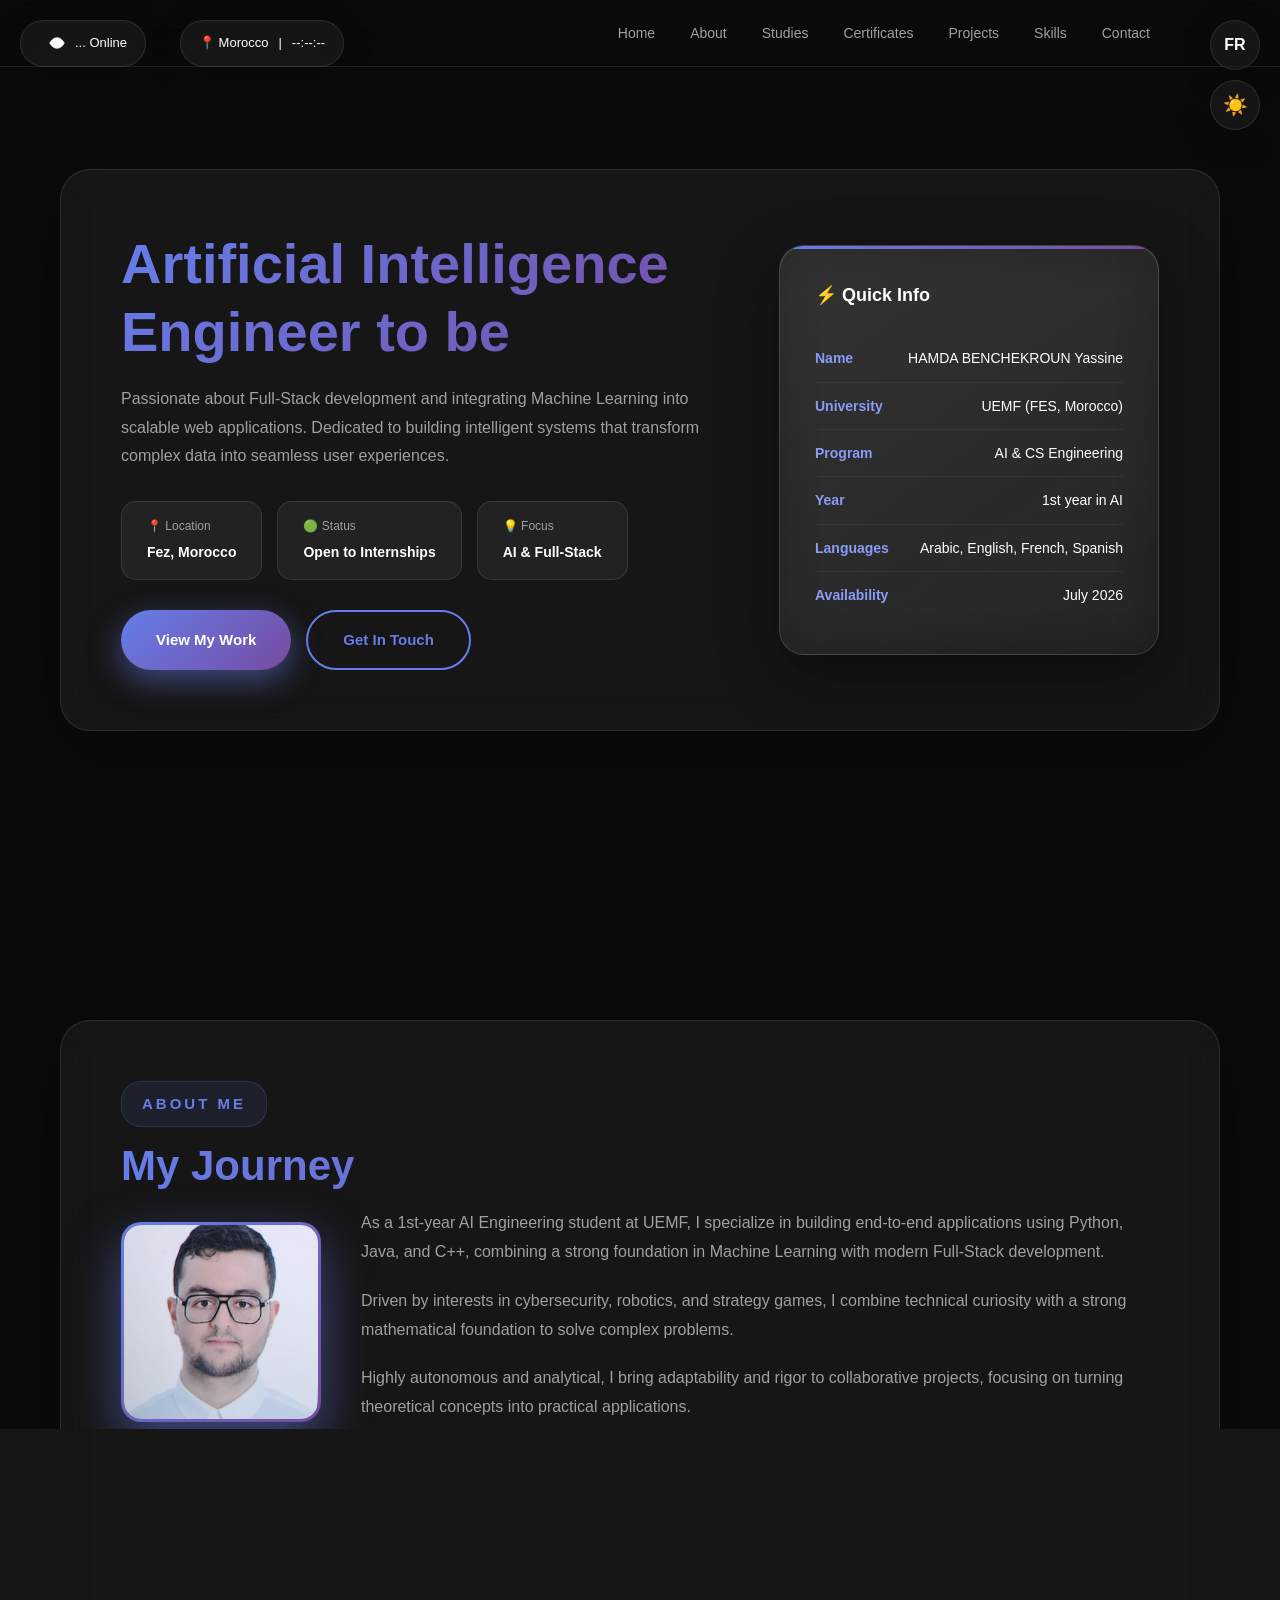
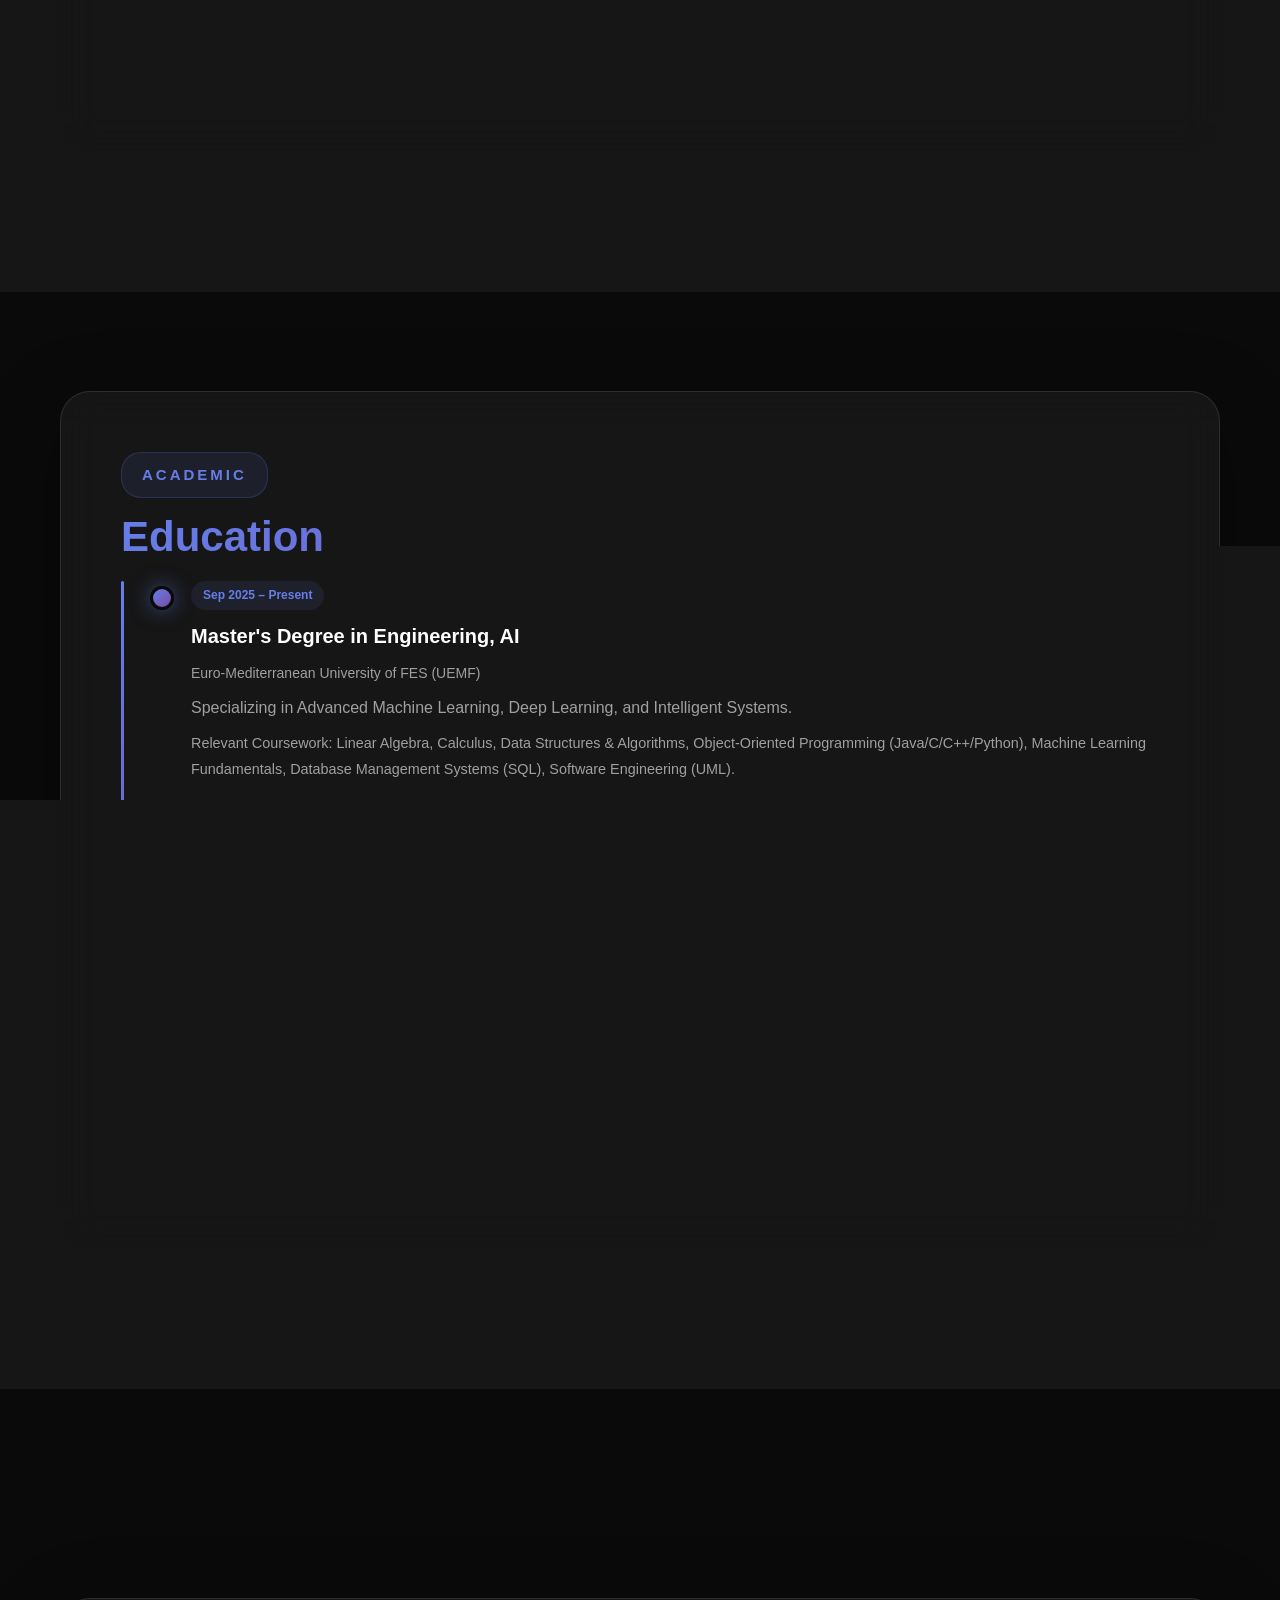
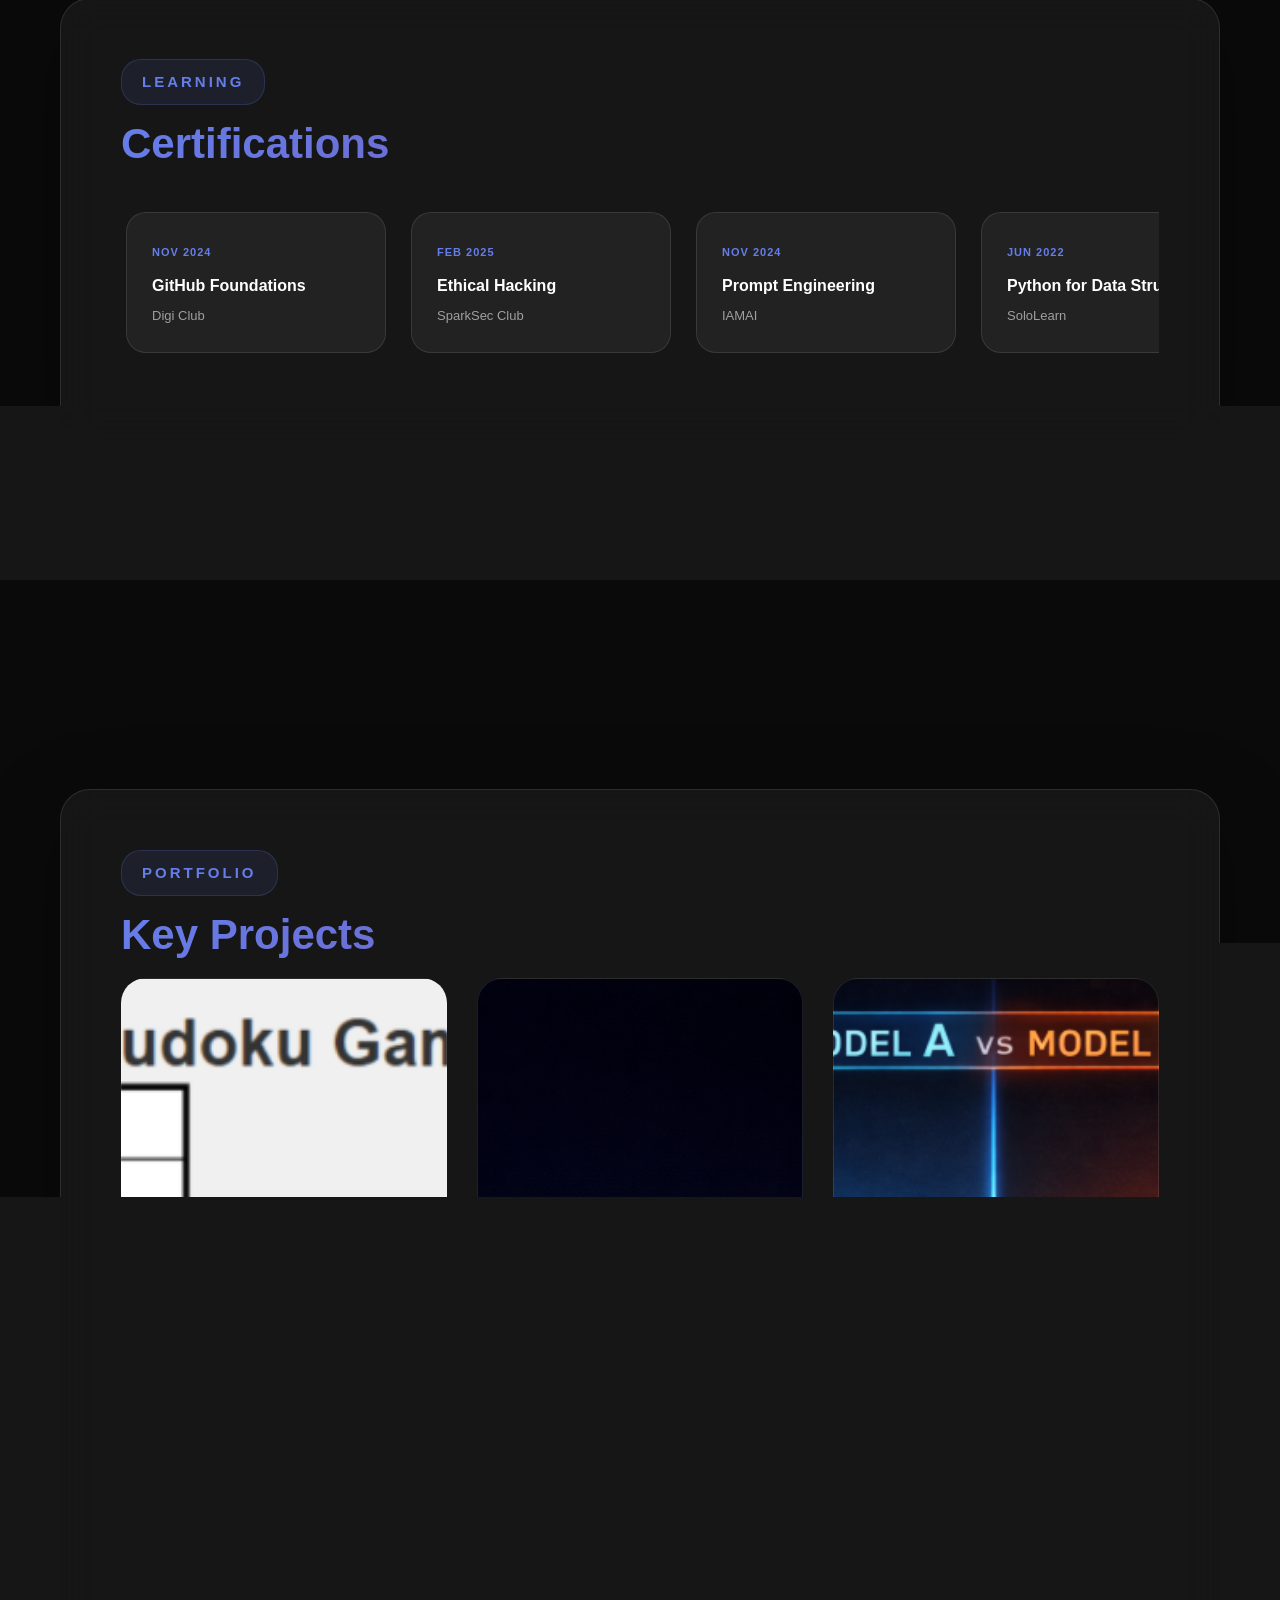
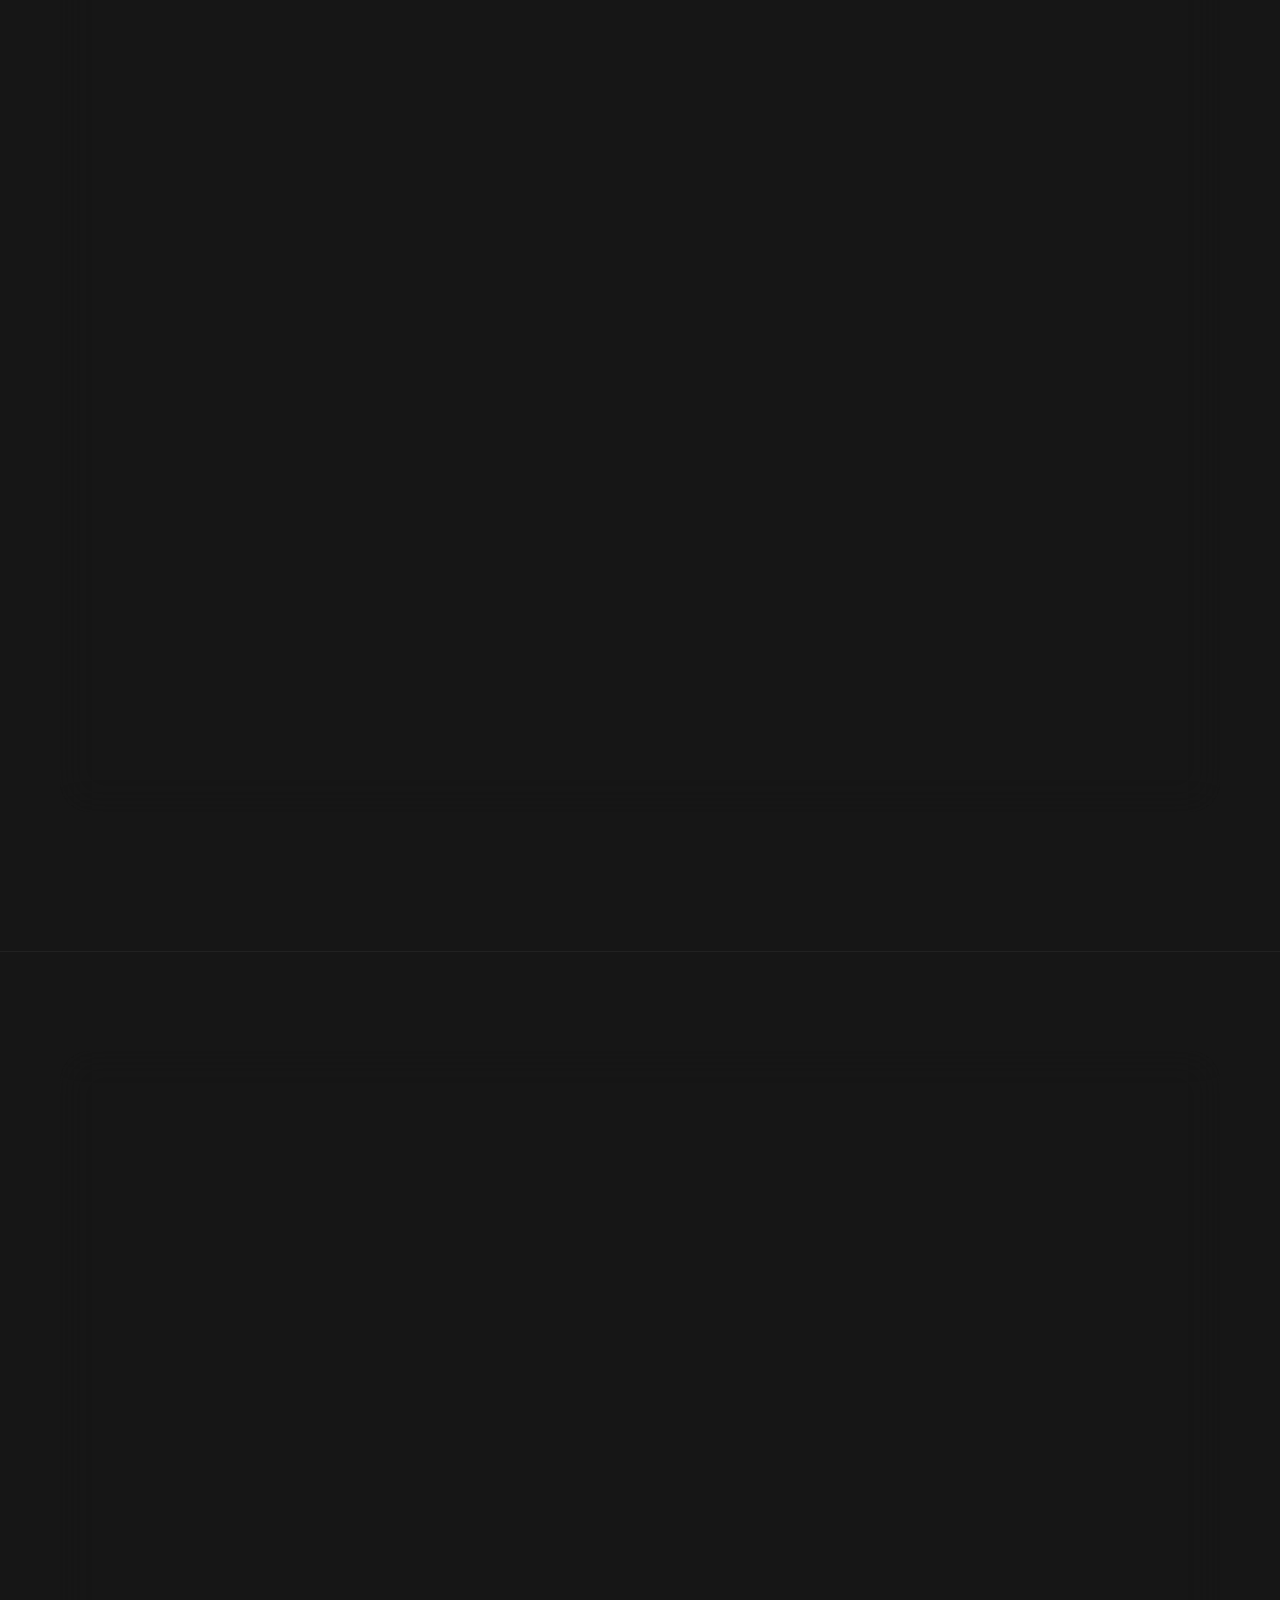
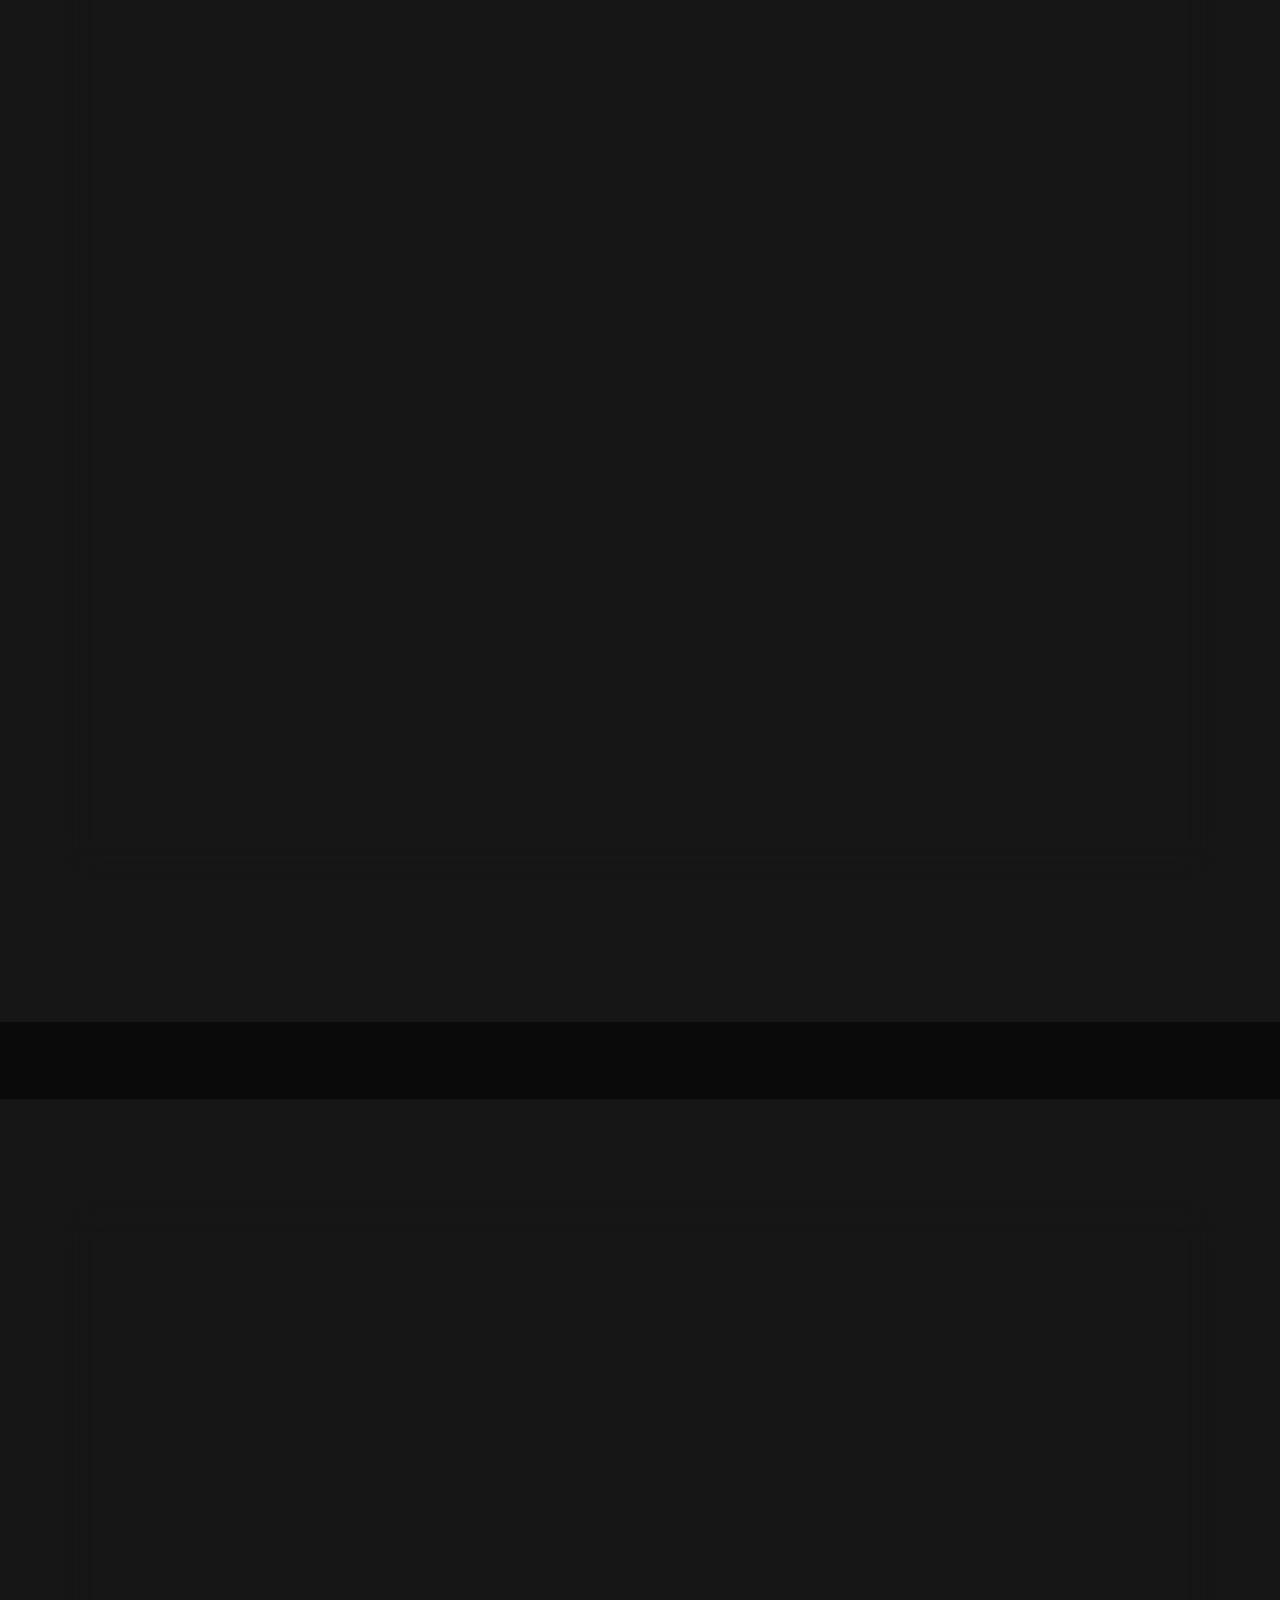
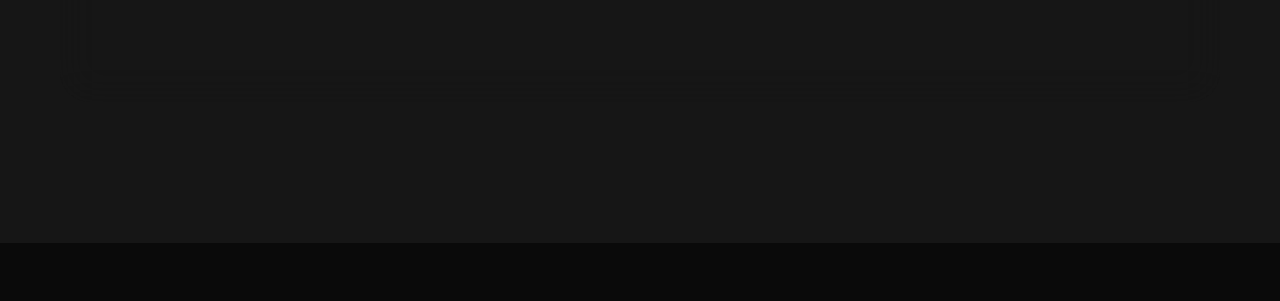
==== commit a2d38171: "Minor information corrections" ====
--- a/index.html
+++ b/index.html
@@ -183,6 +183,10 @@
                     <h4 data-i18n="edu_master_uni">Euro-Mediterranean University of FES (UEMF)</h4>
                     <p data-i18n="edu_master_desc">Specializing in Advanced Machine Learning, Deep Learning, and
                         Intelligent Systems.</p>
+                    <p data-i18n="edu_coursework" style="font-size: 0.9em; color: var(--text-muted); margin-top: 8px;">
+                        Relevant Coursework: Linear Algebra, Calculus, Data Structures & Algorithms, Object-Oriented
+                        Programming (Java/C/C++/Python), Machine Learning Fundamentals, Database Management Systems
+                        (SQL), Software Engineering (UML).</p>
                 </div>
                 <div class="timeline-item">
                     <span class="timeline-date">Sep 2023 – Jun 2025</span>
--- a/portfolio3d.css
+++ b/portfolio3d.css
@@ -264,6 +264,10 @@
 
 [data-theme="light"] .moon-icon {
     opacity: 1;
+}
+
+[data-theme="light"] [data-i18n="contact_internship"] {
+    color: #000 !important;
 }
 
 /* --- Sections --- */
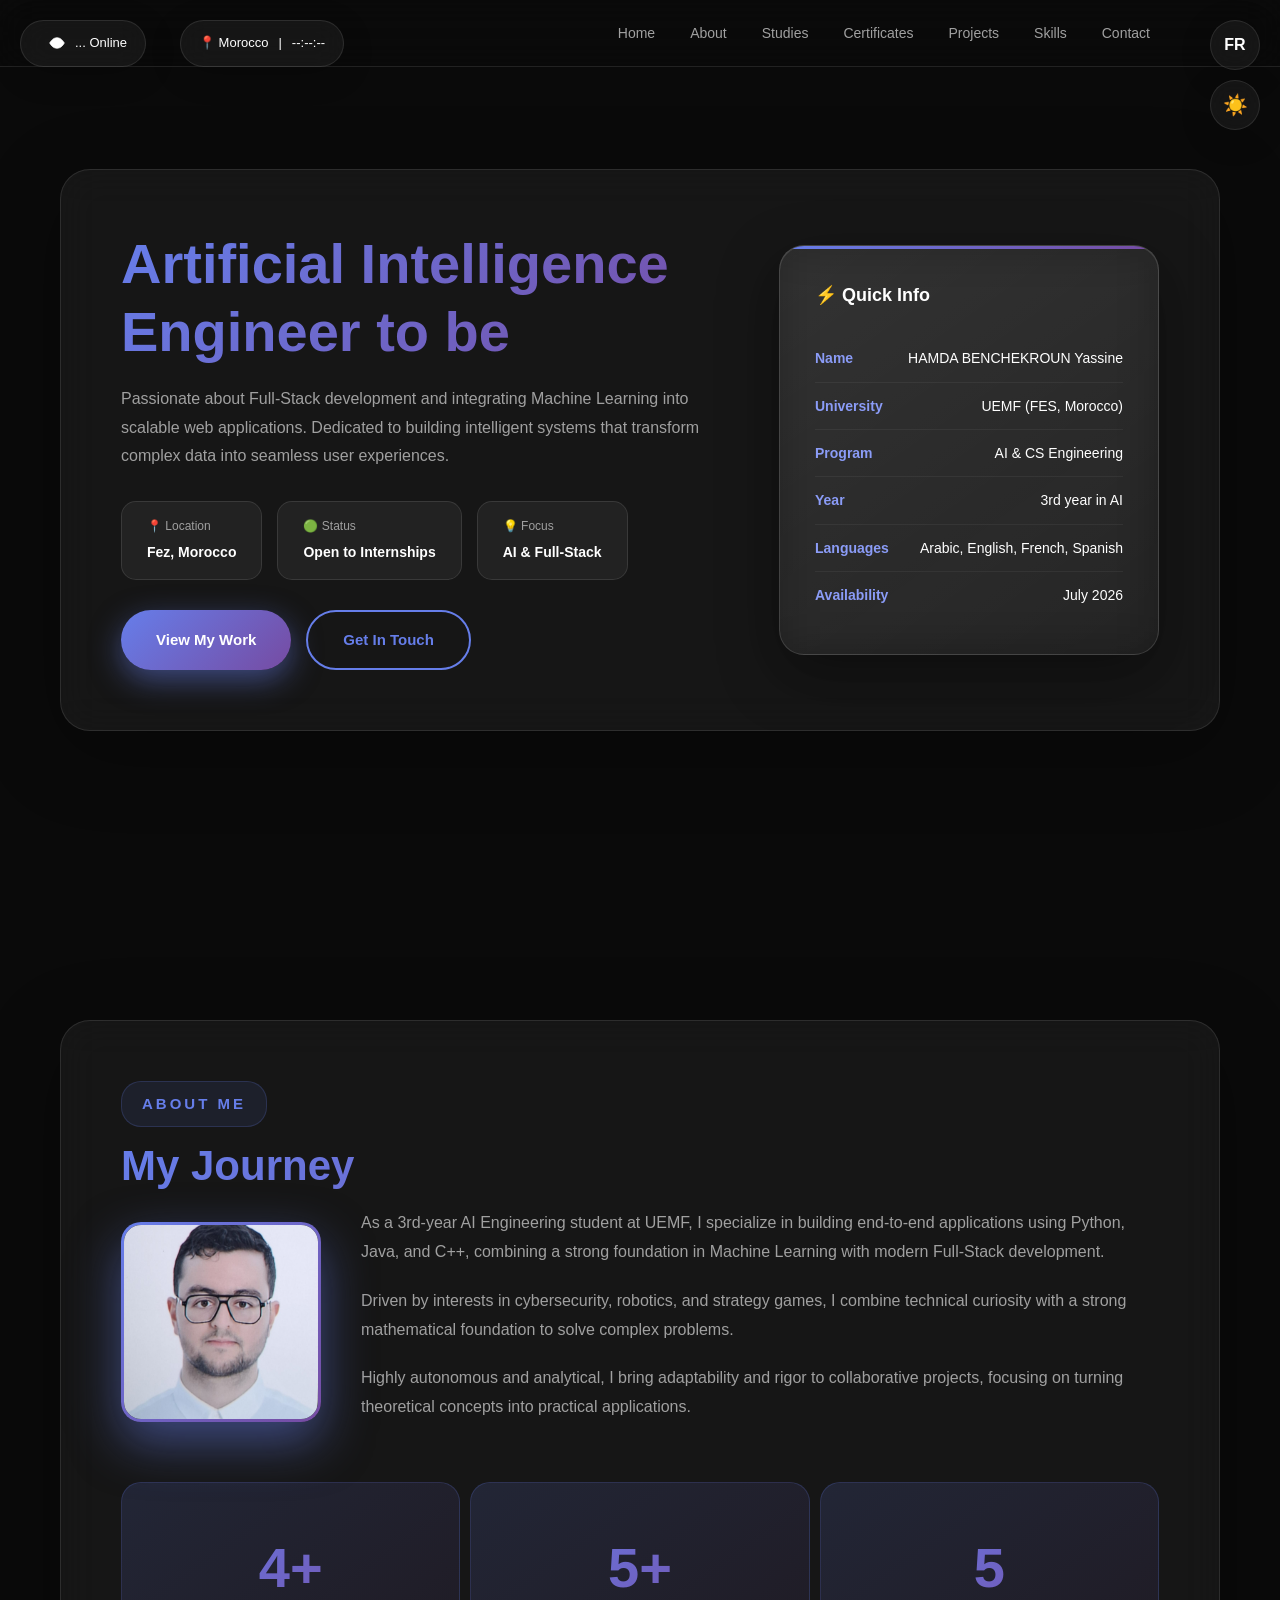
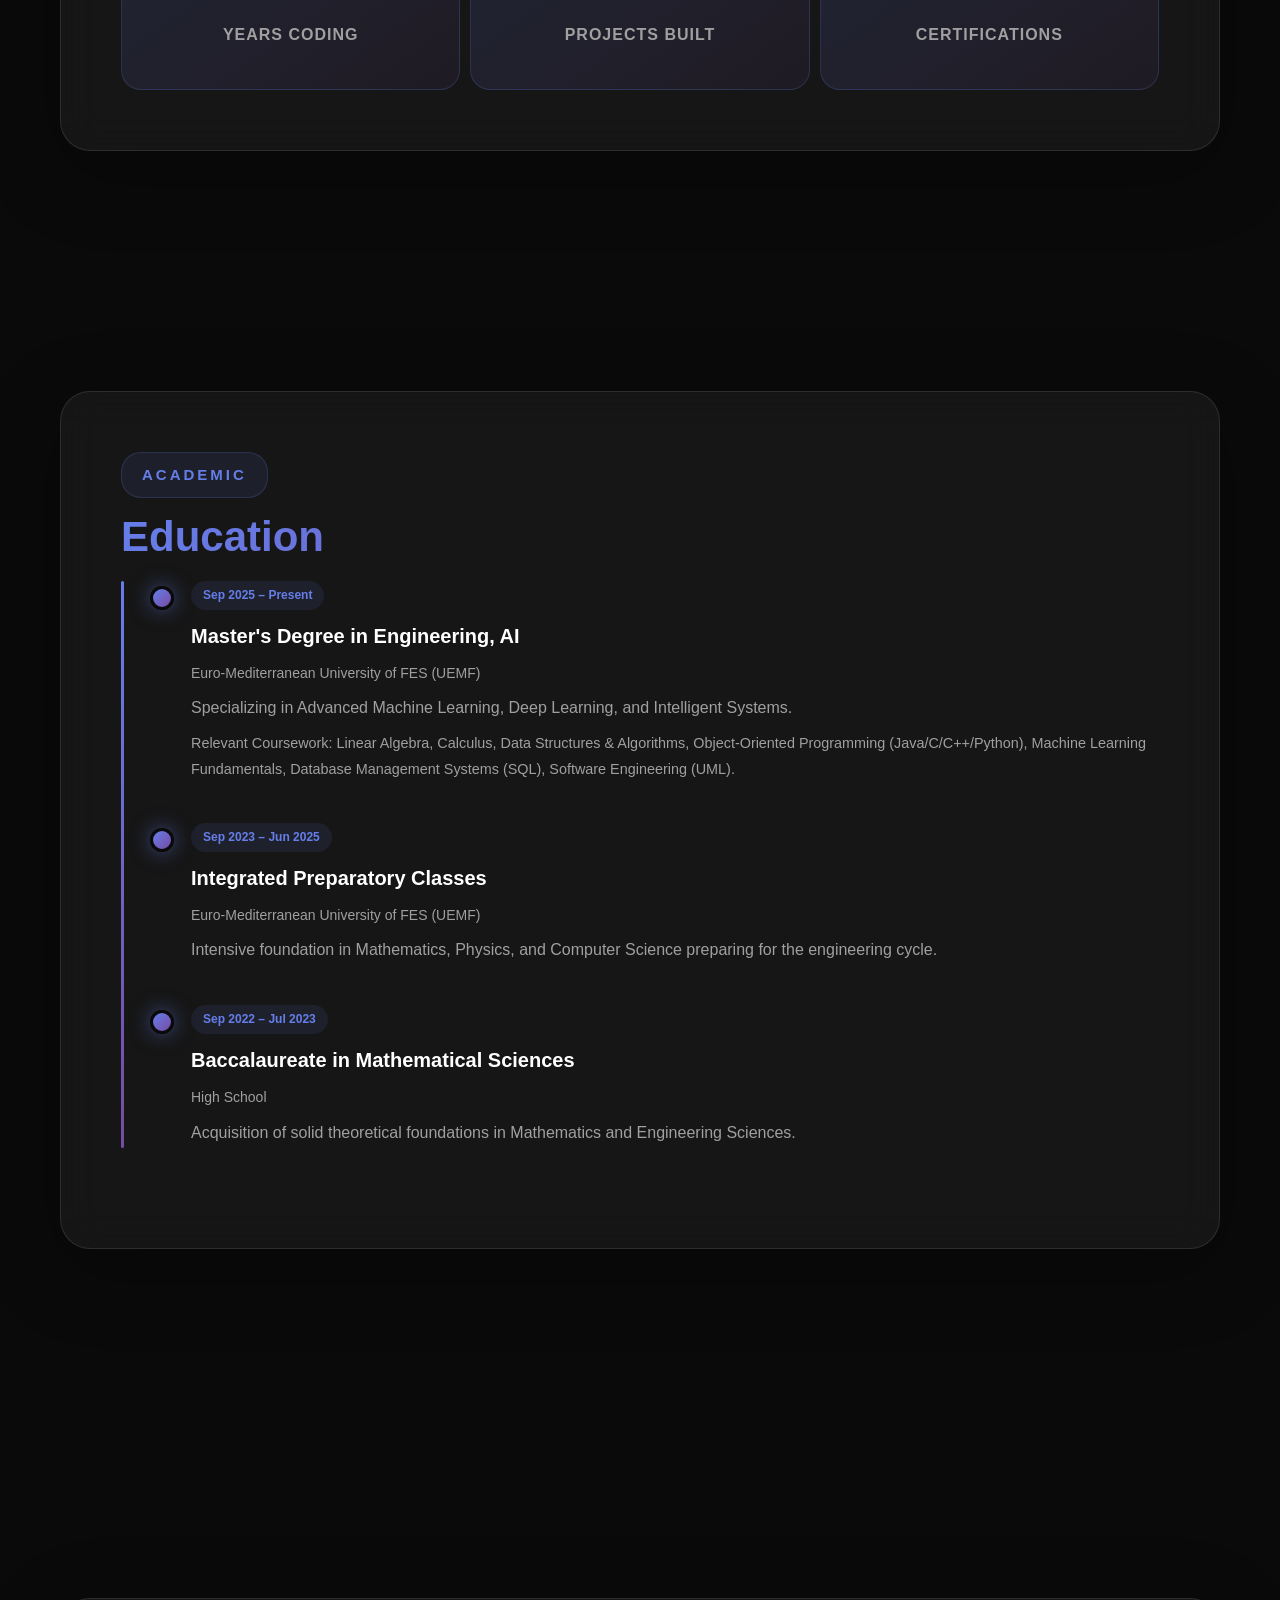
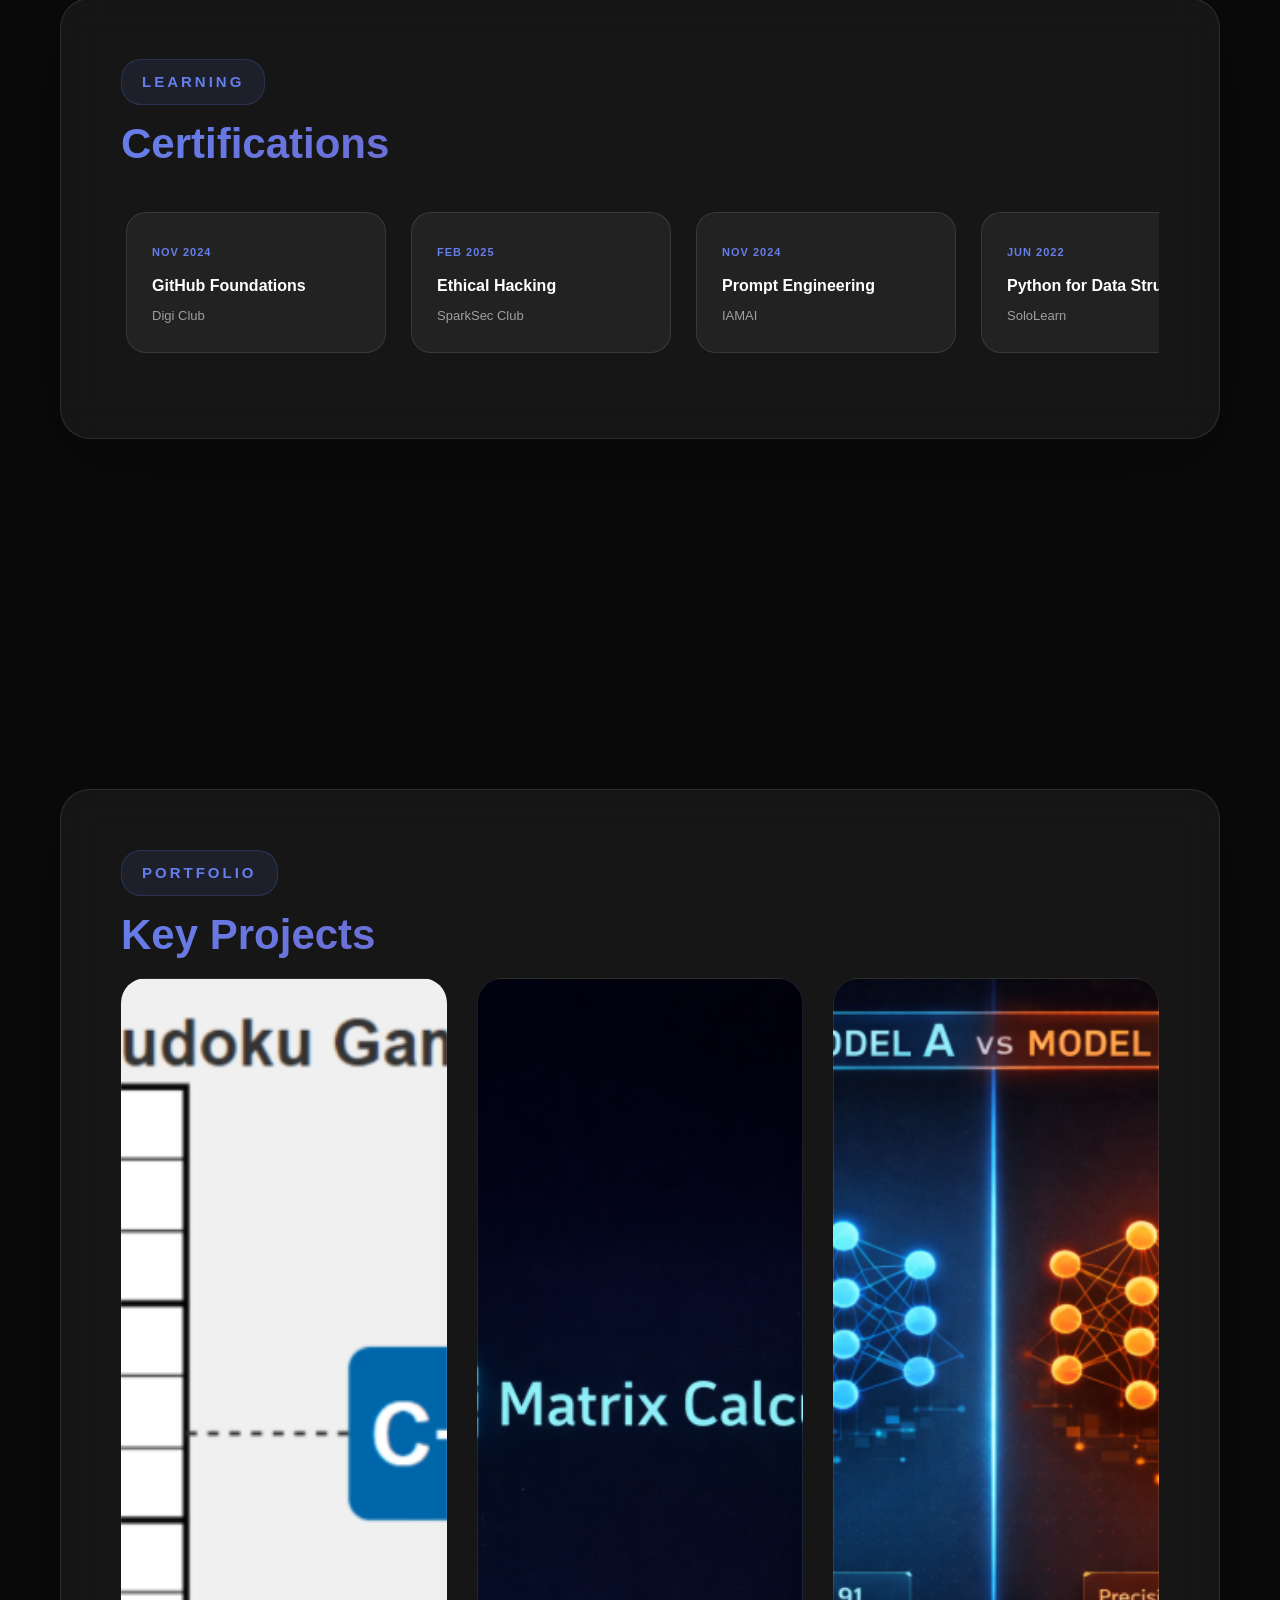
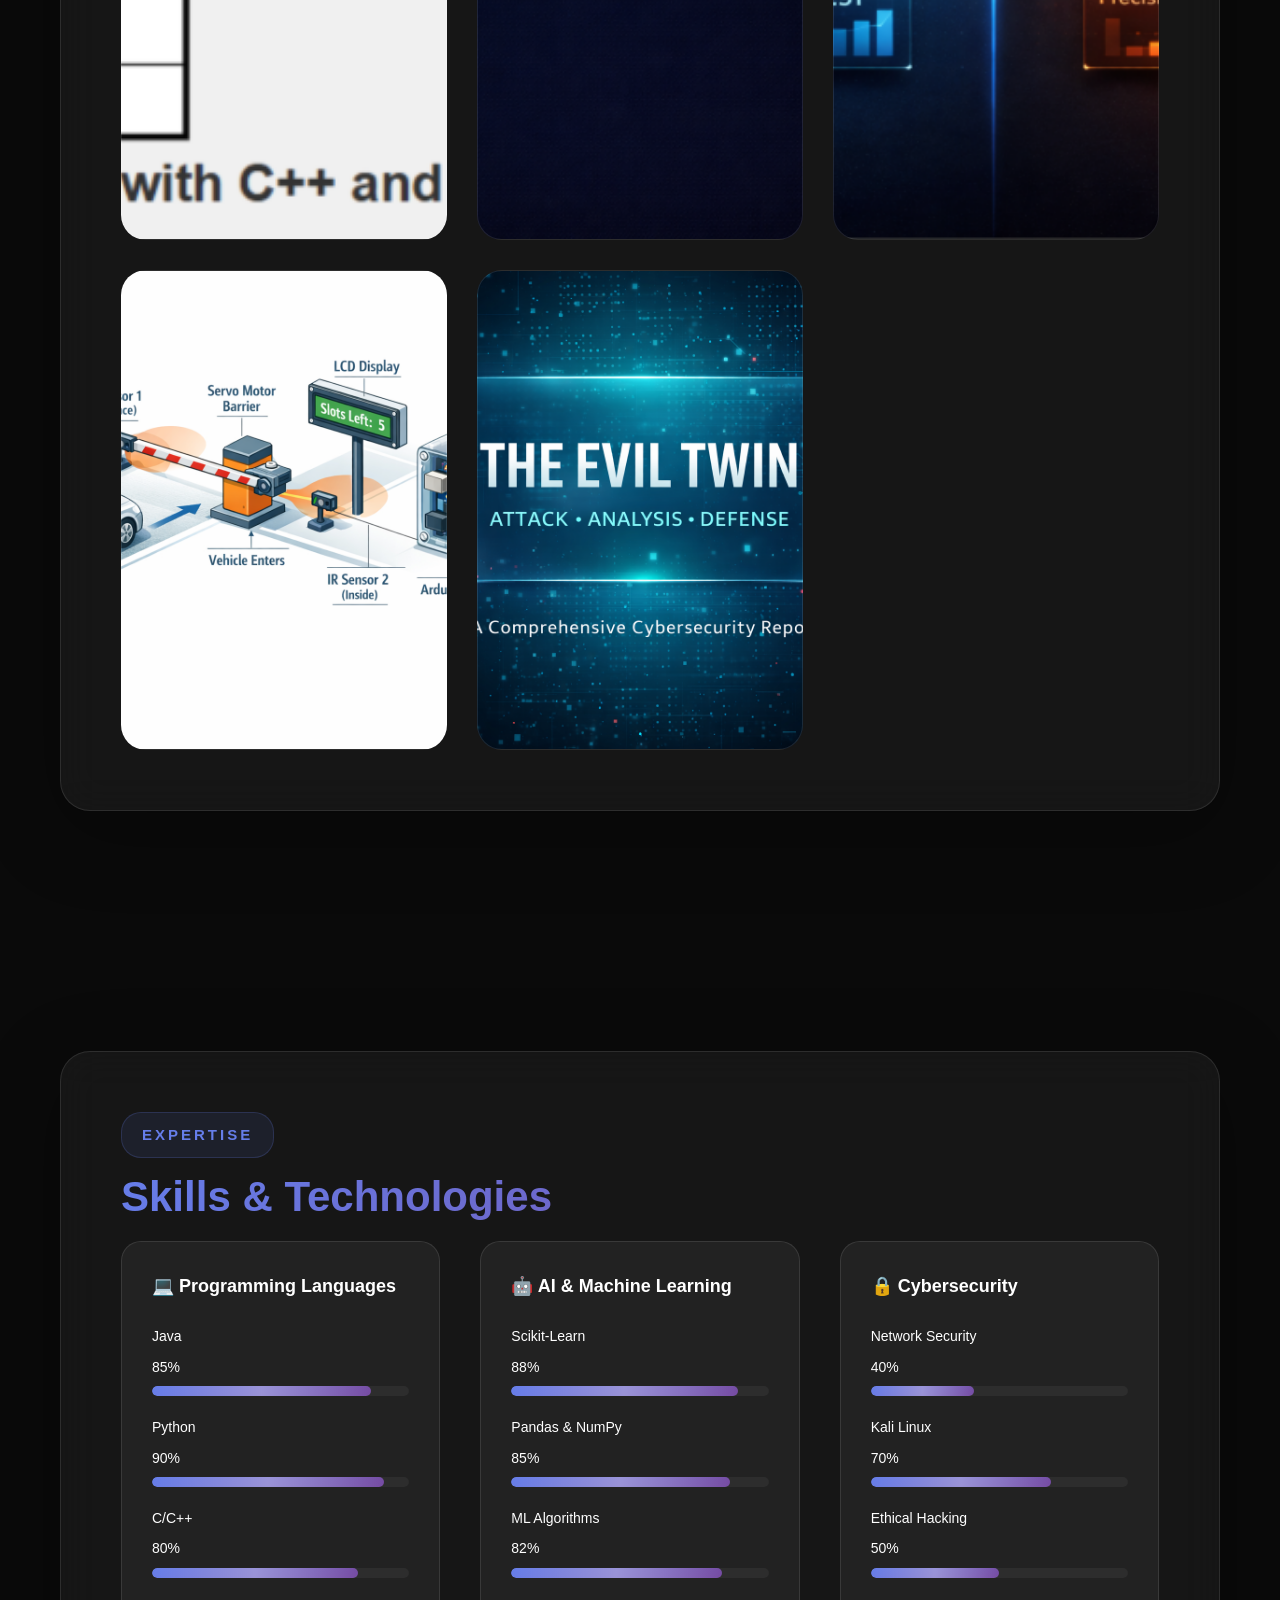
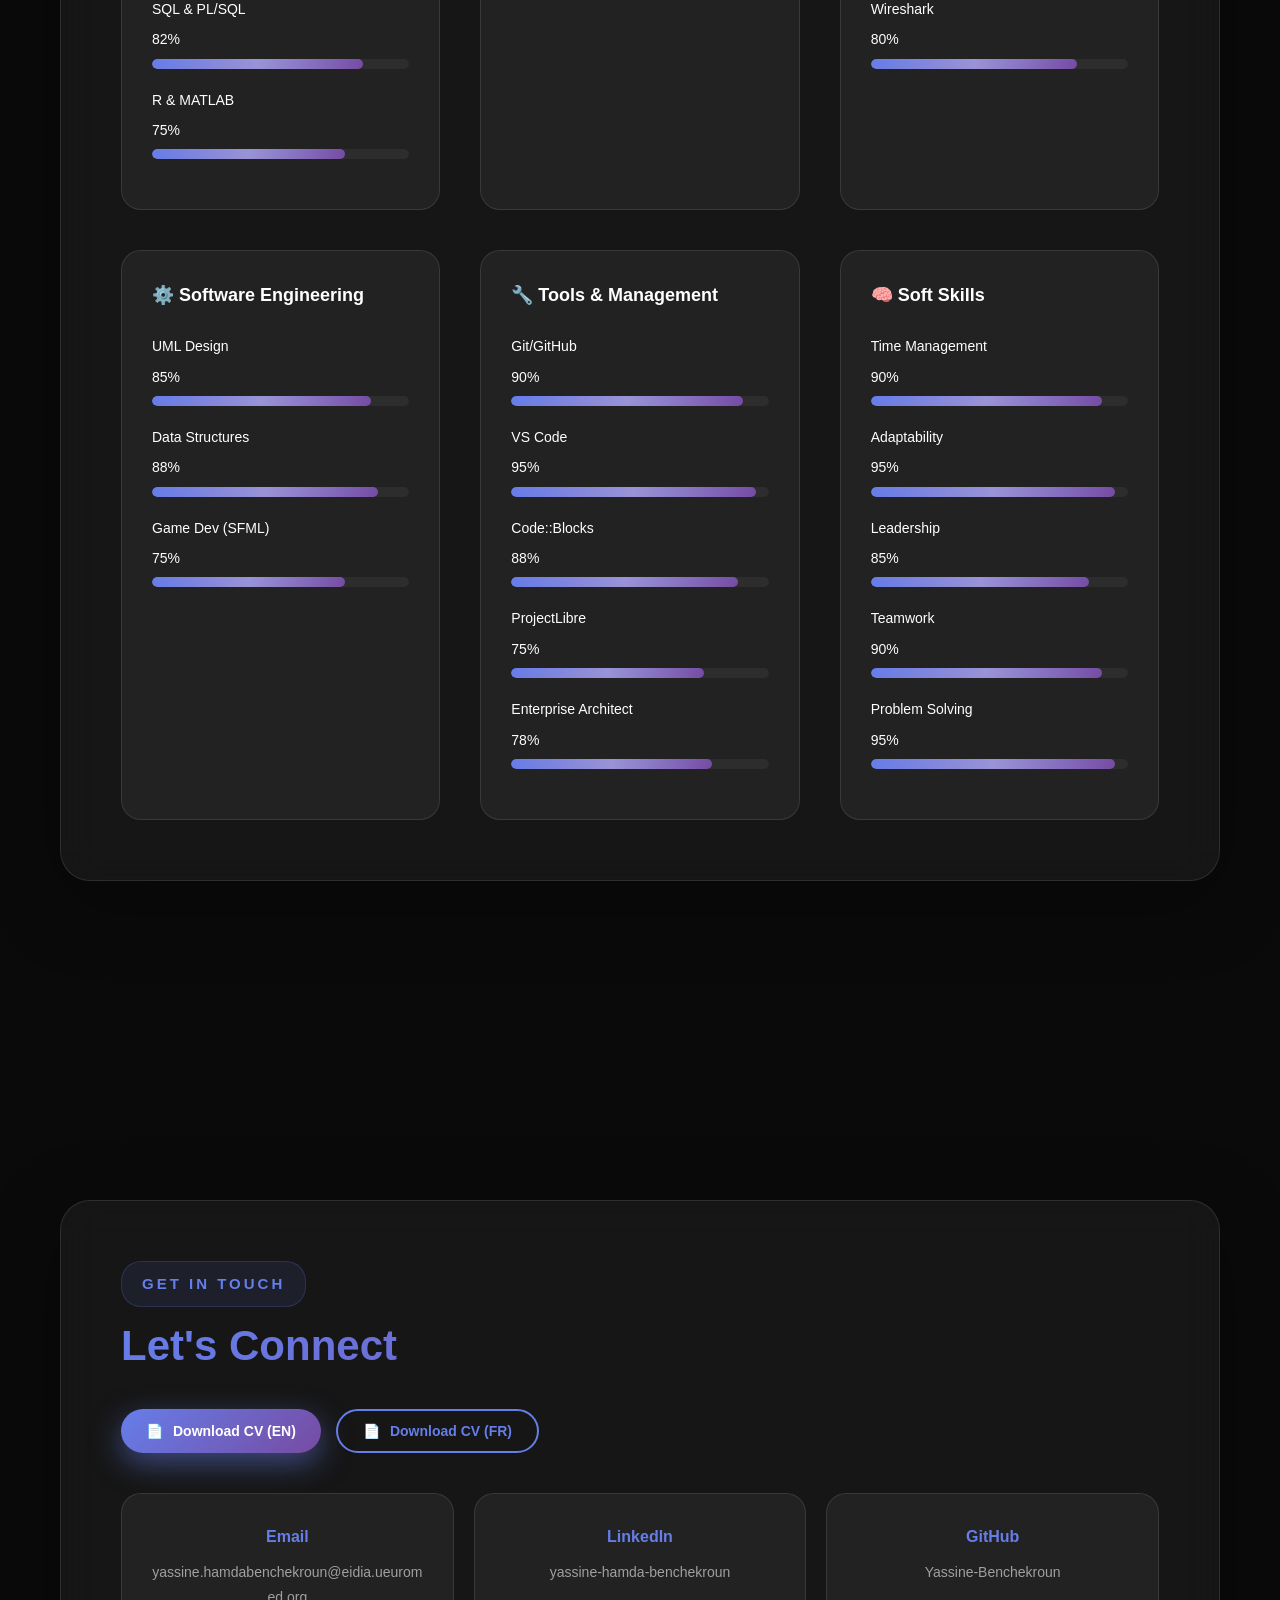
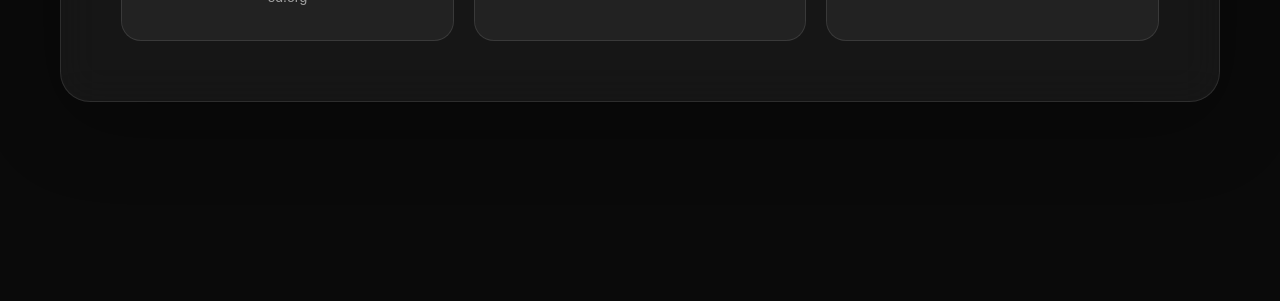
==== commit 06af8135: "Correct CV folder and general information" ====
--- a/index.html
+++ b/index.html
@@ -112,7 +112,7 @@
                     </div>
                     <div class="recruiter-info-item">
                         <span class="recruiter-label" data-i18n="recruiter_year_label">Year</span>
-                        <span class="recruiter-value" data-i18n="recruiter_year_value">1st year in AI</span>
+                        <span class="recruiter-value" data-i18n="recruiter_year_value">3rd year in AI</span>
                     </div>
                     <div class="recruiter-info-item">
                         <span class="recruiter-label" data-i18n="recruiter_langs_label">Languages</span>
@@ -139,7 +139,7 @@
                         <img src="images/profile.jpeg" alt="Profile Picture">
                     </div>
                     <div class="about-text">
-                        <p data-i18n="about_p1">As a 1st-year AI Engineering student at UEMF, I specialize in building
+                        <p data-i18n="about_p1">As a 3rd-year AI Engineering student at UEMF, I specialize in building
                             end-to-end applications using Python, Java, and C++, combining a strong foundation in
                             Machine
                             Learning with modern Full-Stack development.</p>
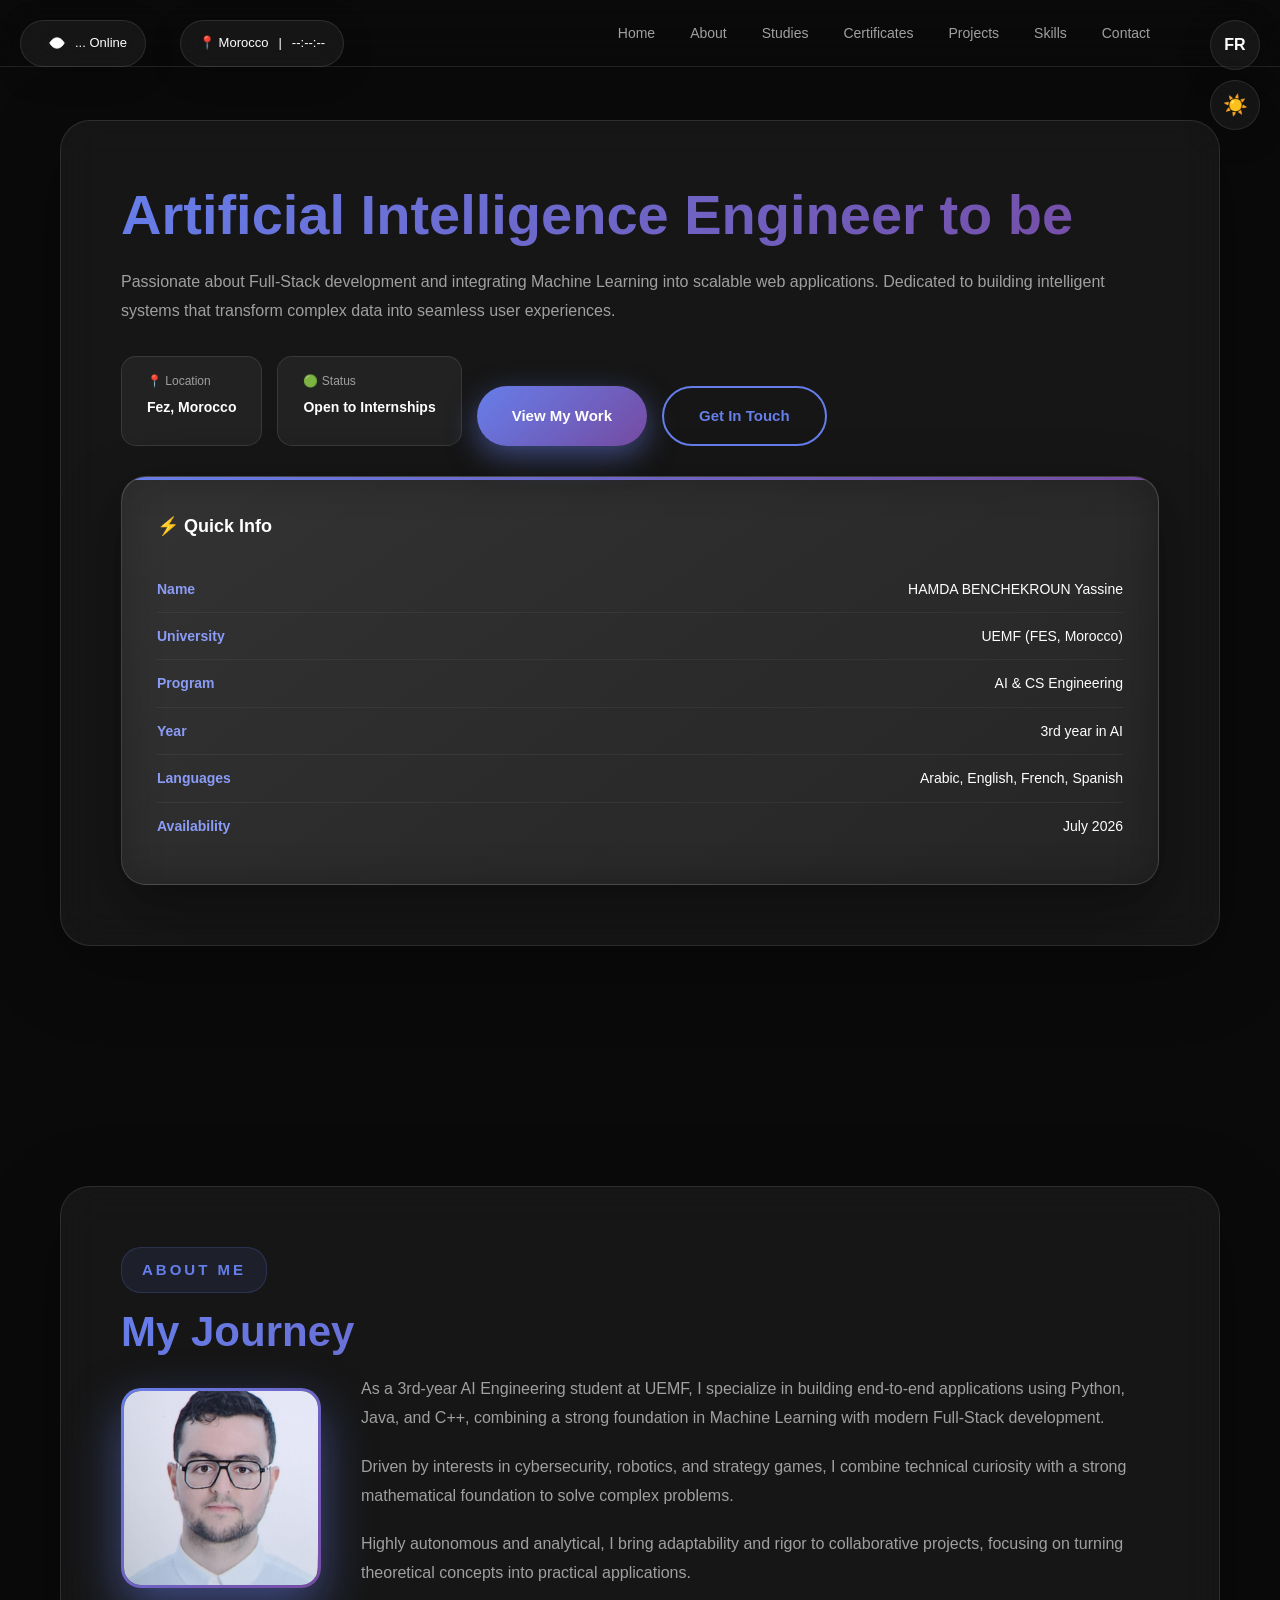
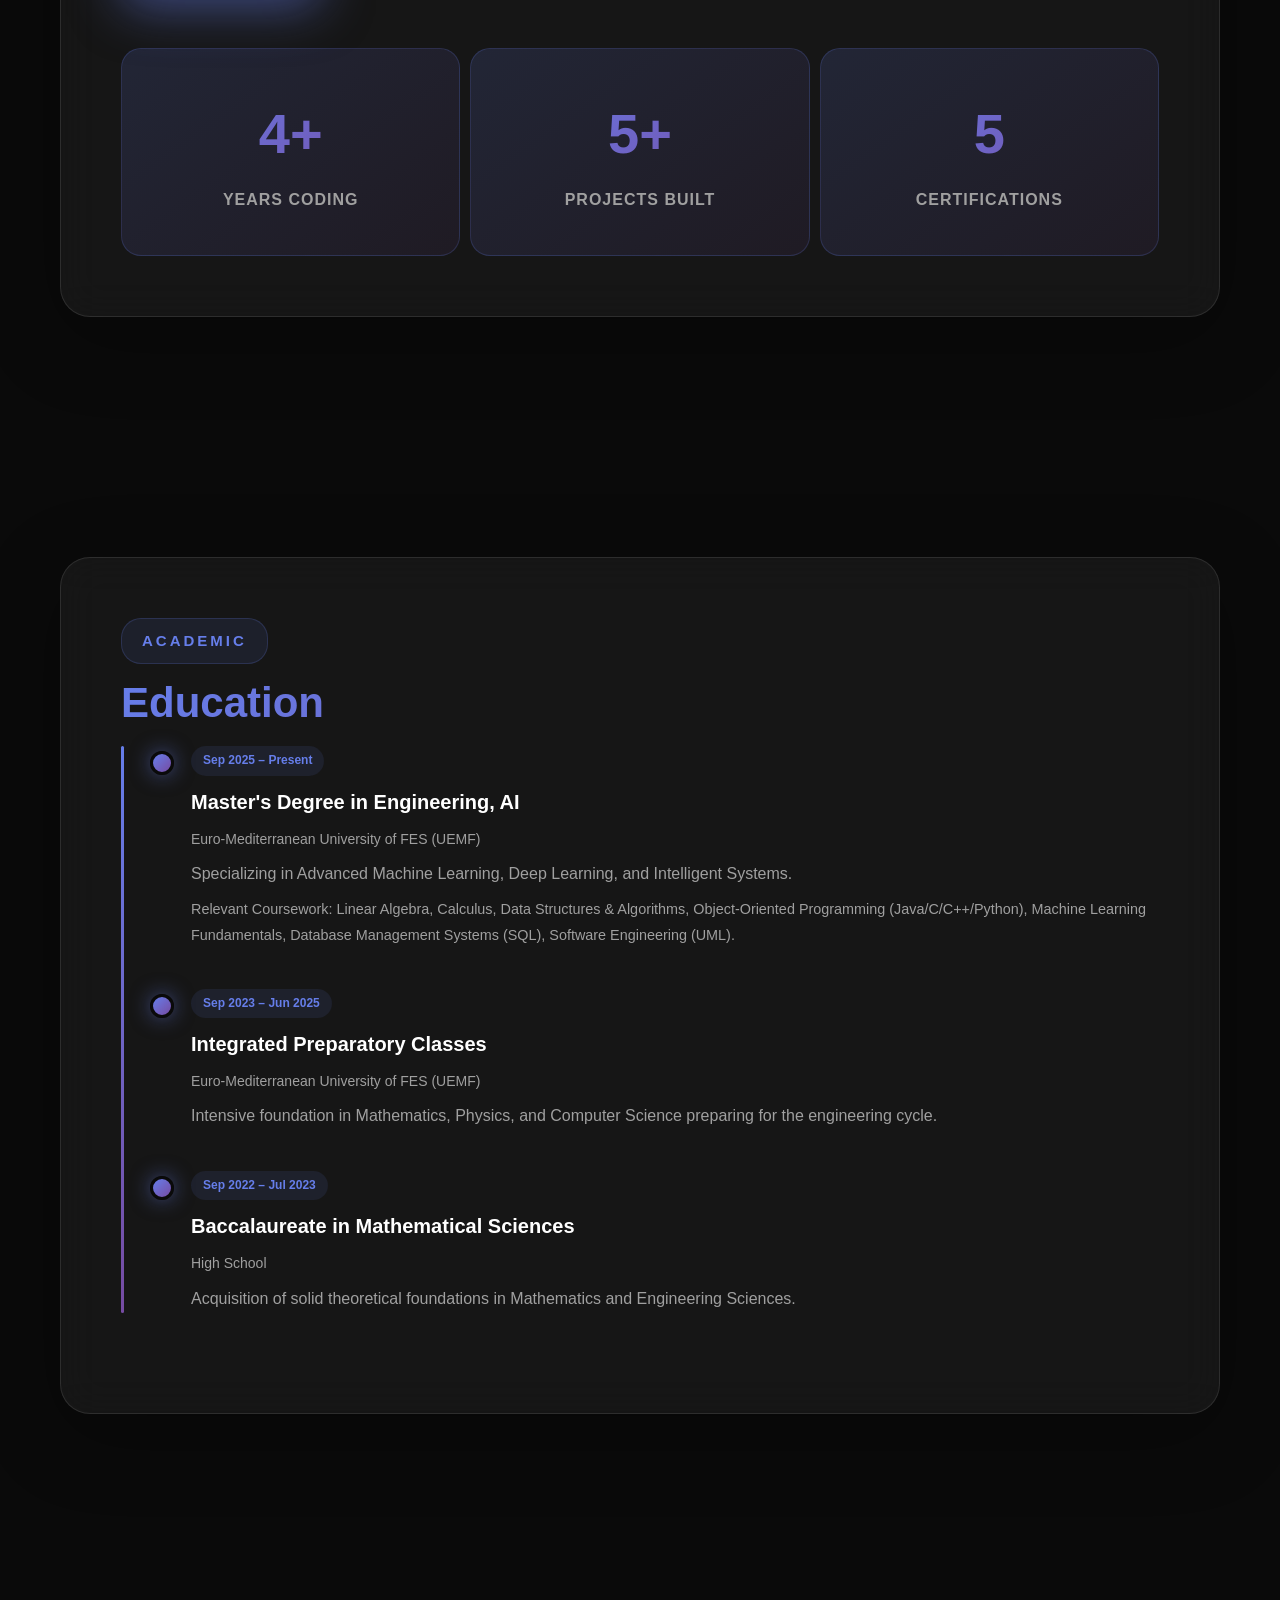
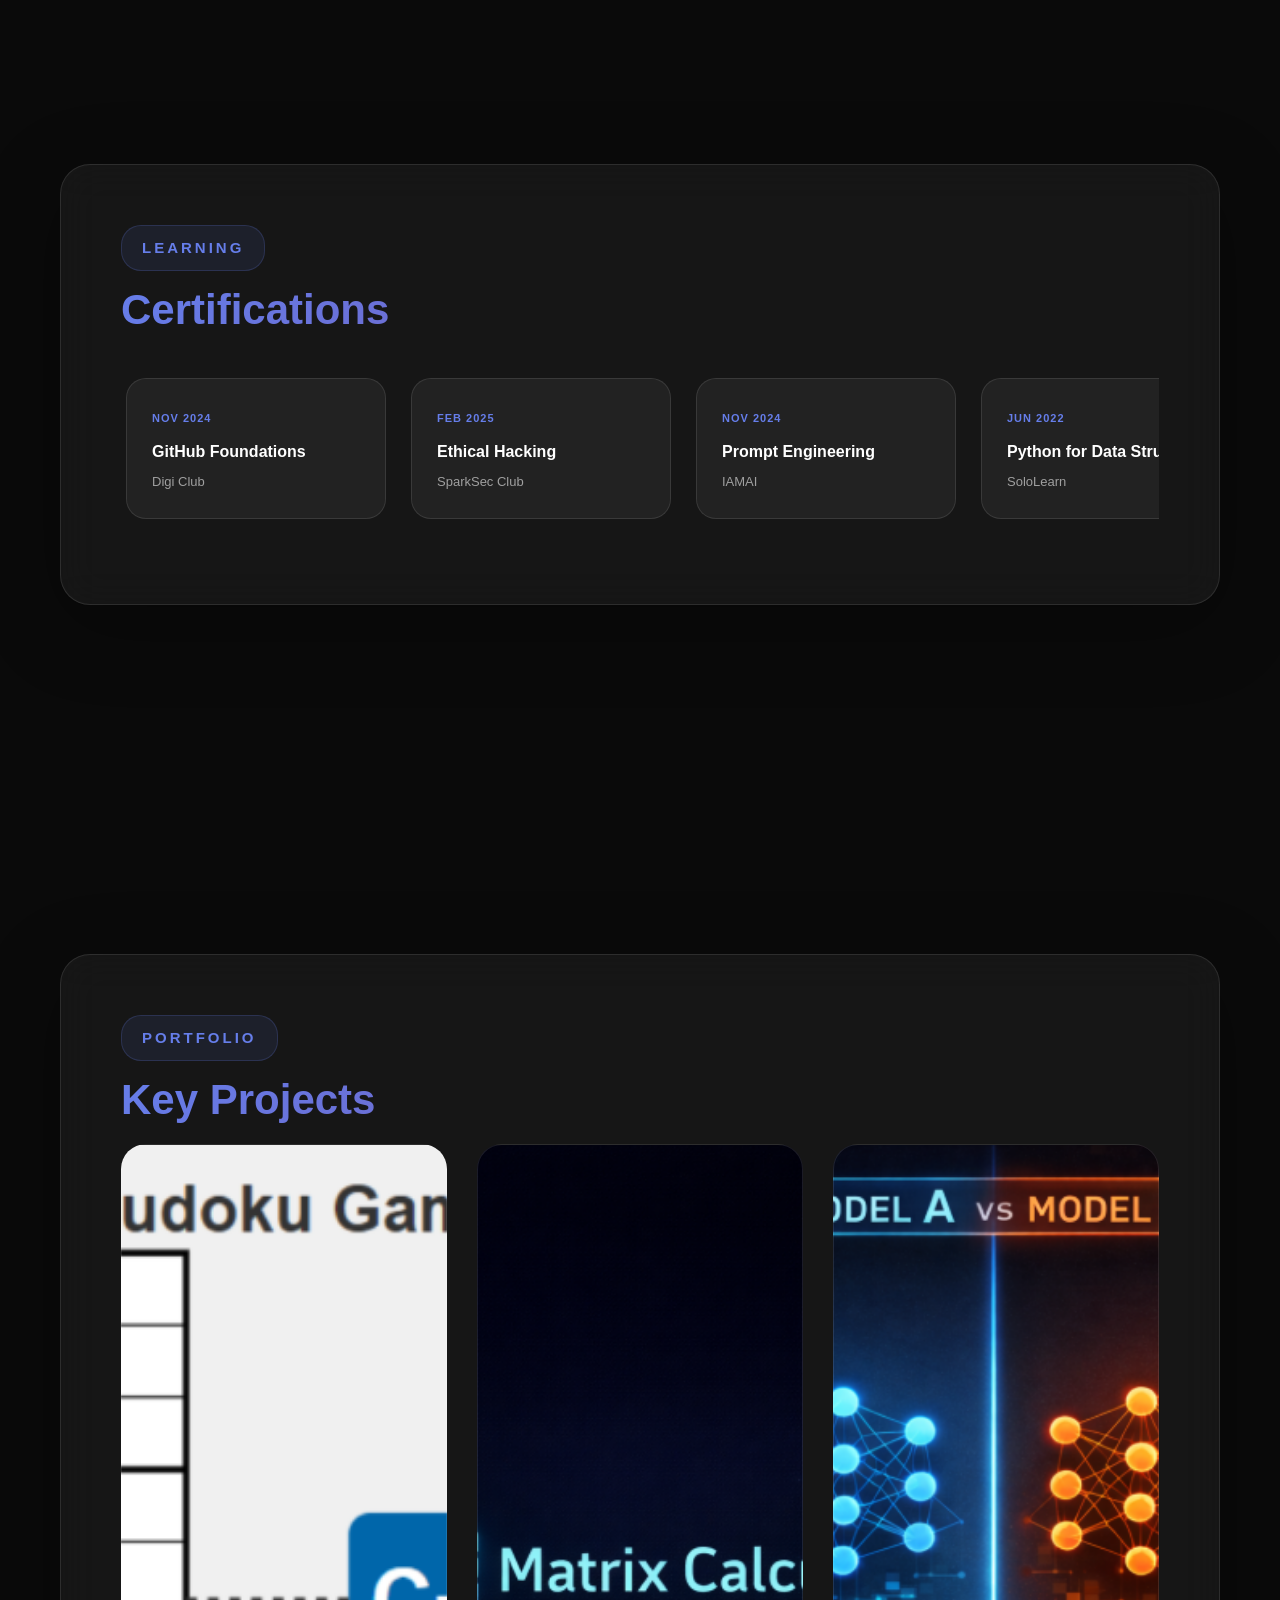
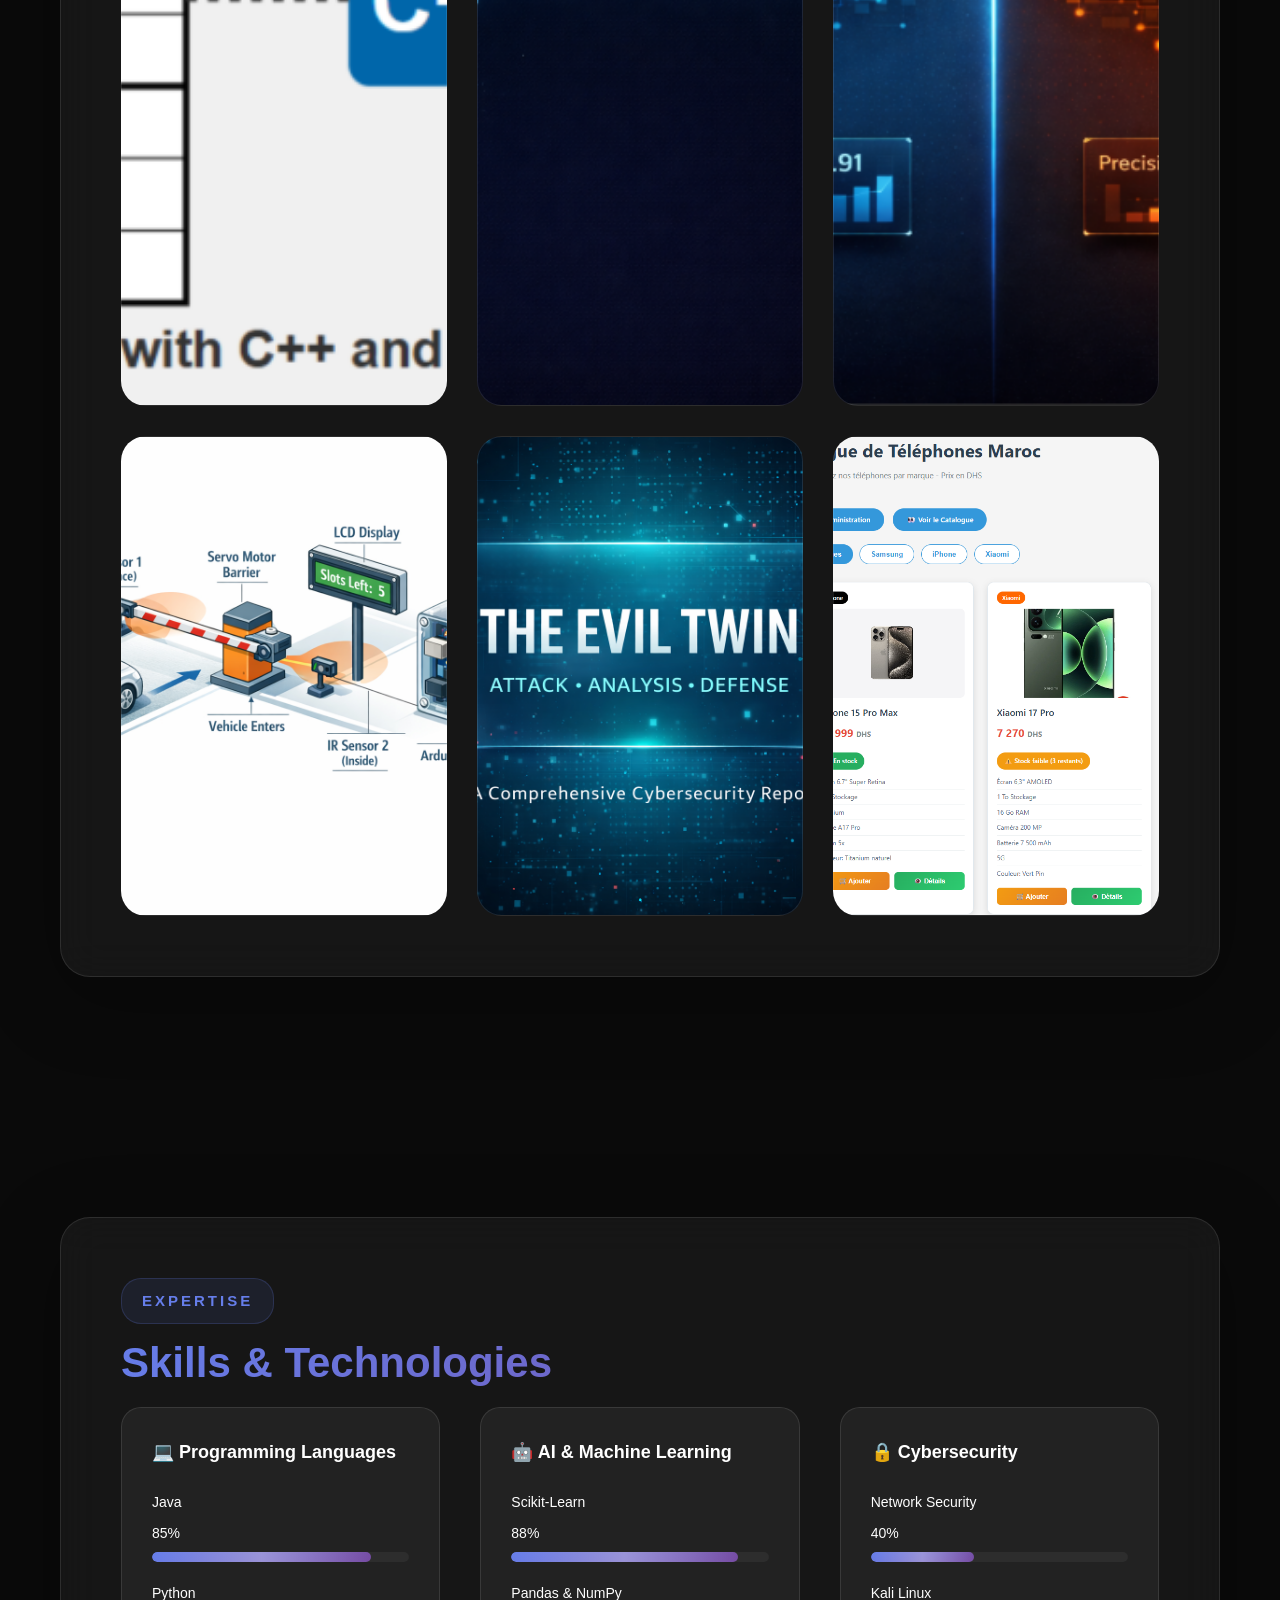
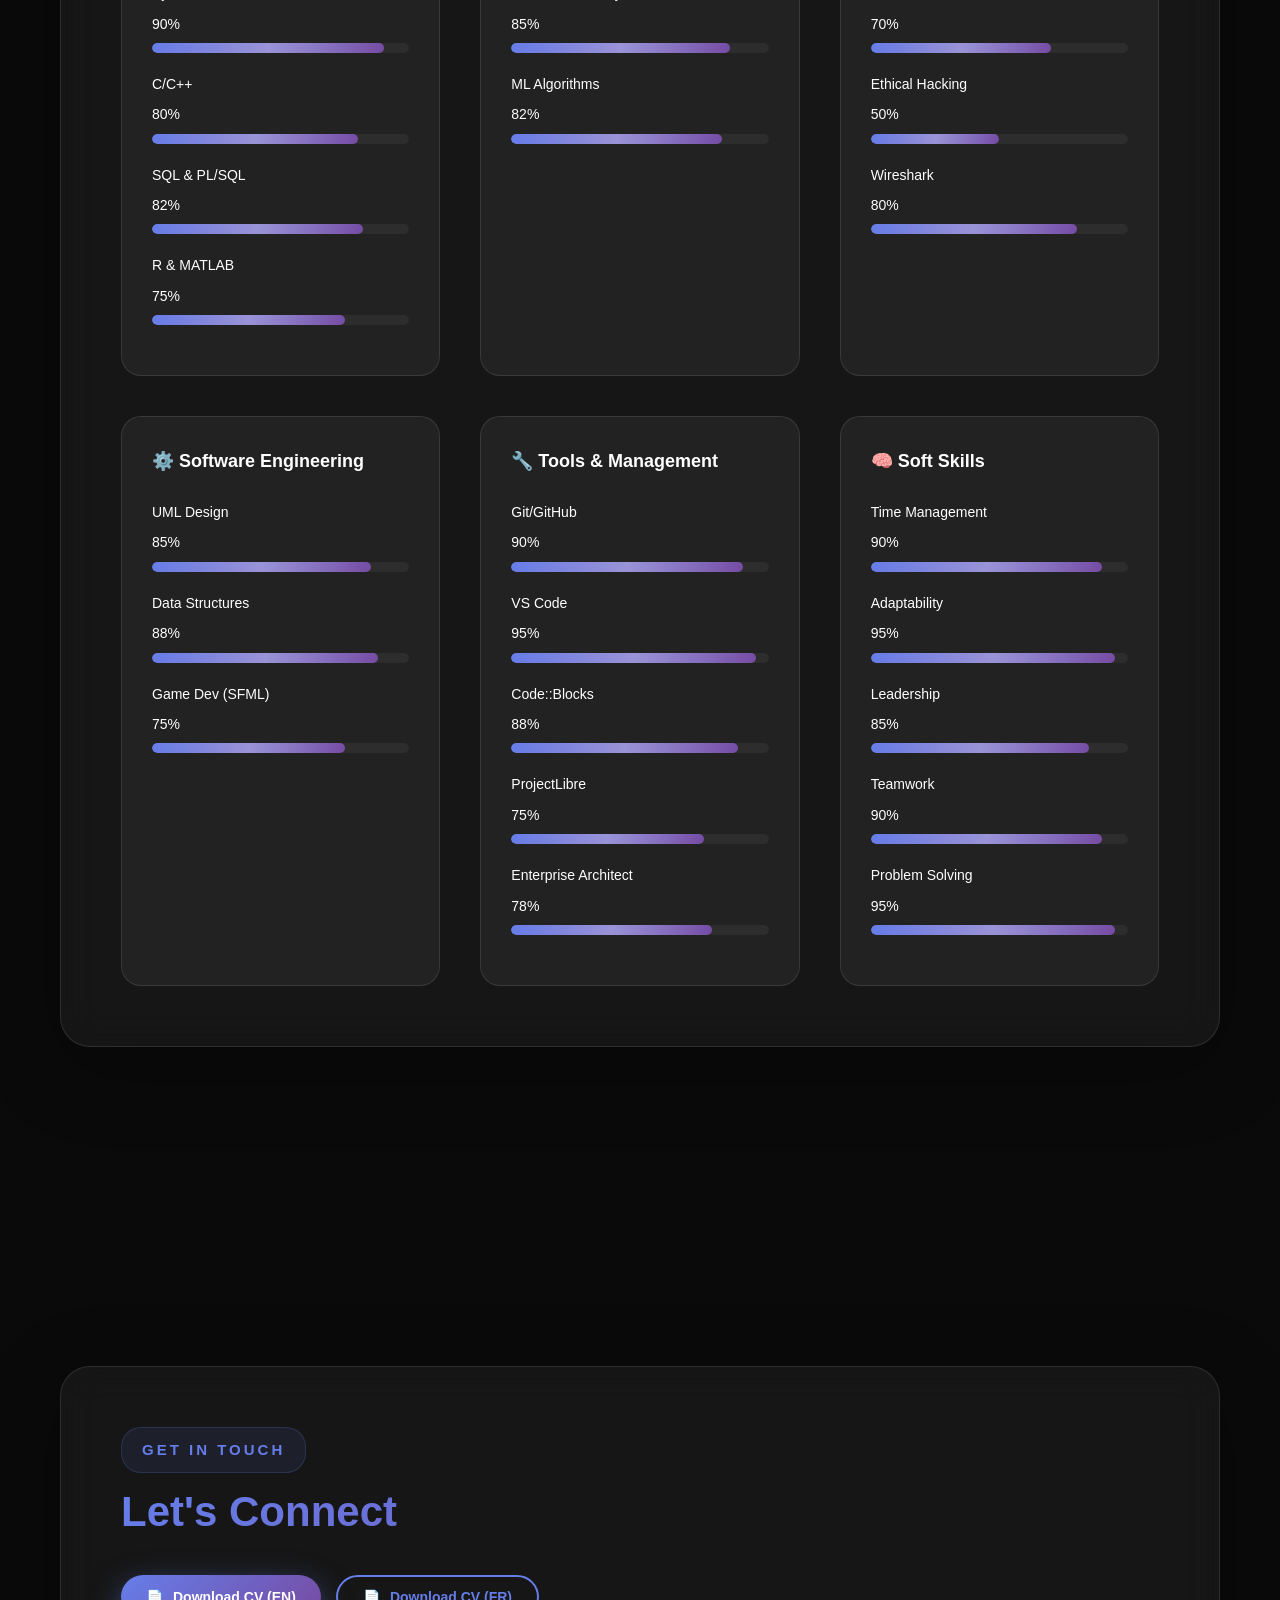
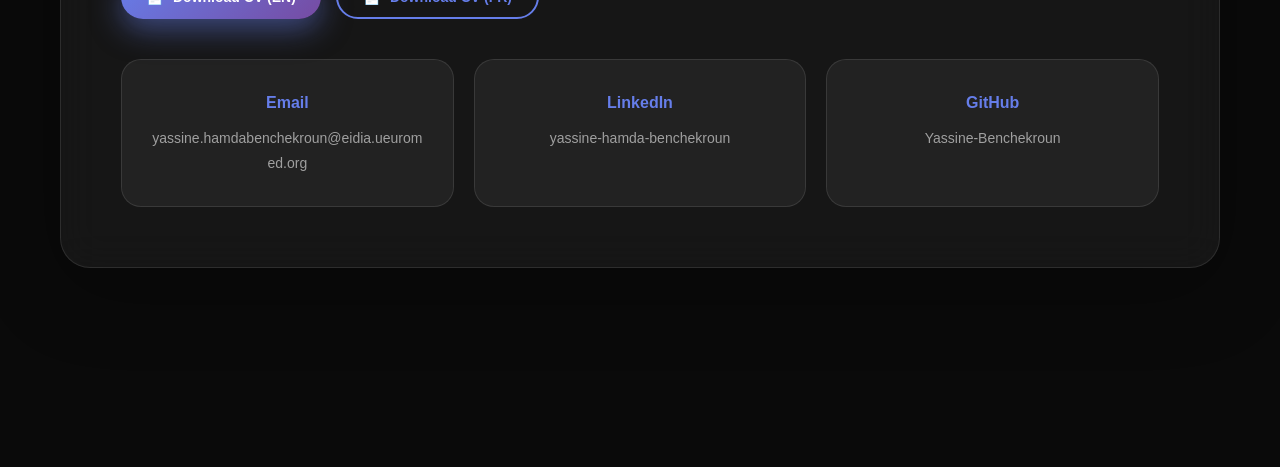
==== commit a7d143eb: "feat: add Custom E-commerce project" ====
--- a/index.html
+++ b/index.html
@@ -83,11 +83,6 @@
                         <div class="stat">
                             <span class="stat-label">🟢 <span data-i18n="stat_status_label">Status</span></span>
                             <span class="stat-value" data-i18n="stat_status_value">Open to Internships</span>
-                        </div>
-                        <div class="stat">
-                            <span class="stat-label">💡 <span data-i18n="stat_focus_label">Focus</span></span>
-                            <span class="stat-value" data-i18n="stat_focus_value">AI & Full-Stack</span>
-                        </div>
                     </div>
 
                     <div class="cta-group">
@@ -350,6 +345,15 @@
                         </p>
                     </div>
                 </div>
+
+                <div class="project-card" data-project="ecommerce"
+                    style="background-image: url('images/Projects-Screenshot/Custom%20E-commerce%20Storefront%20Cart%20System/responsive-frontend.png')">
+                    <div class="project-card-overlay"></div>
+                    <div class="project-card-content">
+                        <h3 data-i18n="proj_6_title">Custom E-commerce Cart System</h3>
+                        <p data-i18n="proj_6_desc">A responsive frontend e-commerce application utilizing a local mock API powered by localStorage.</p>
+                    </div>
+                </div>
             </div>
         </div>
     </section>
